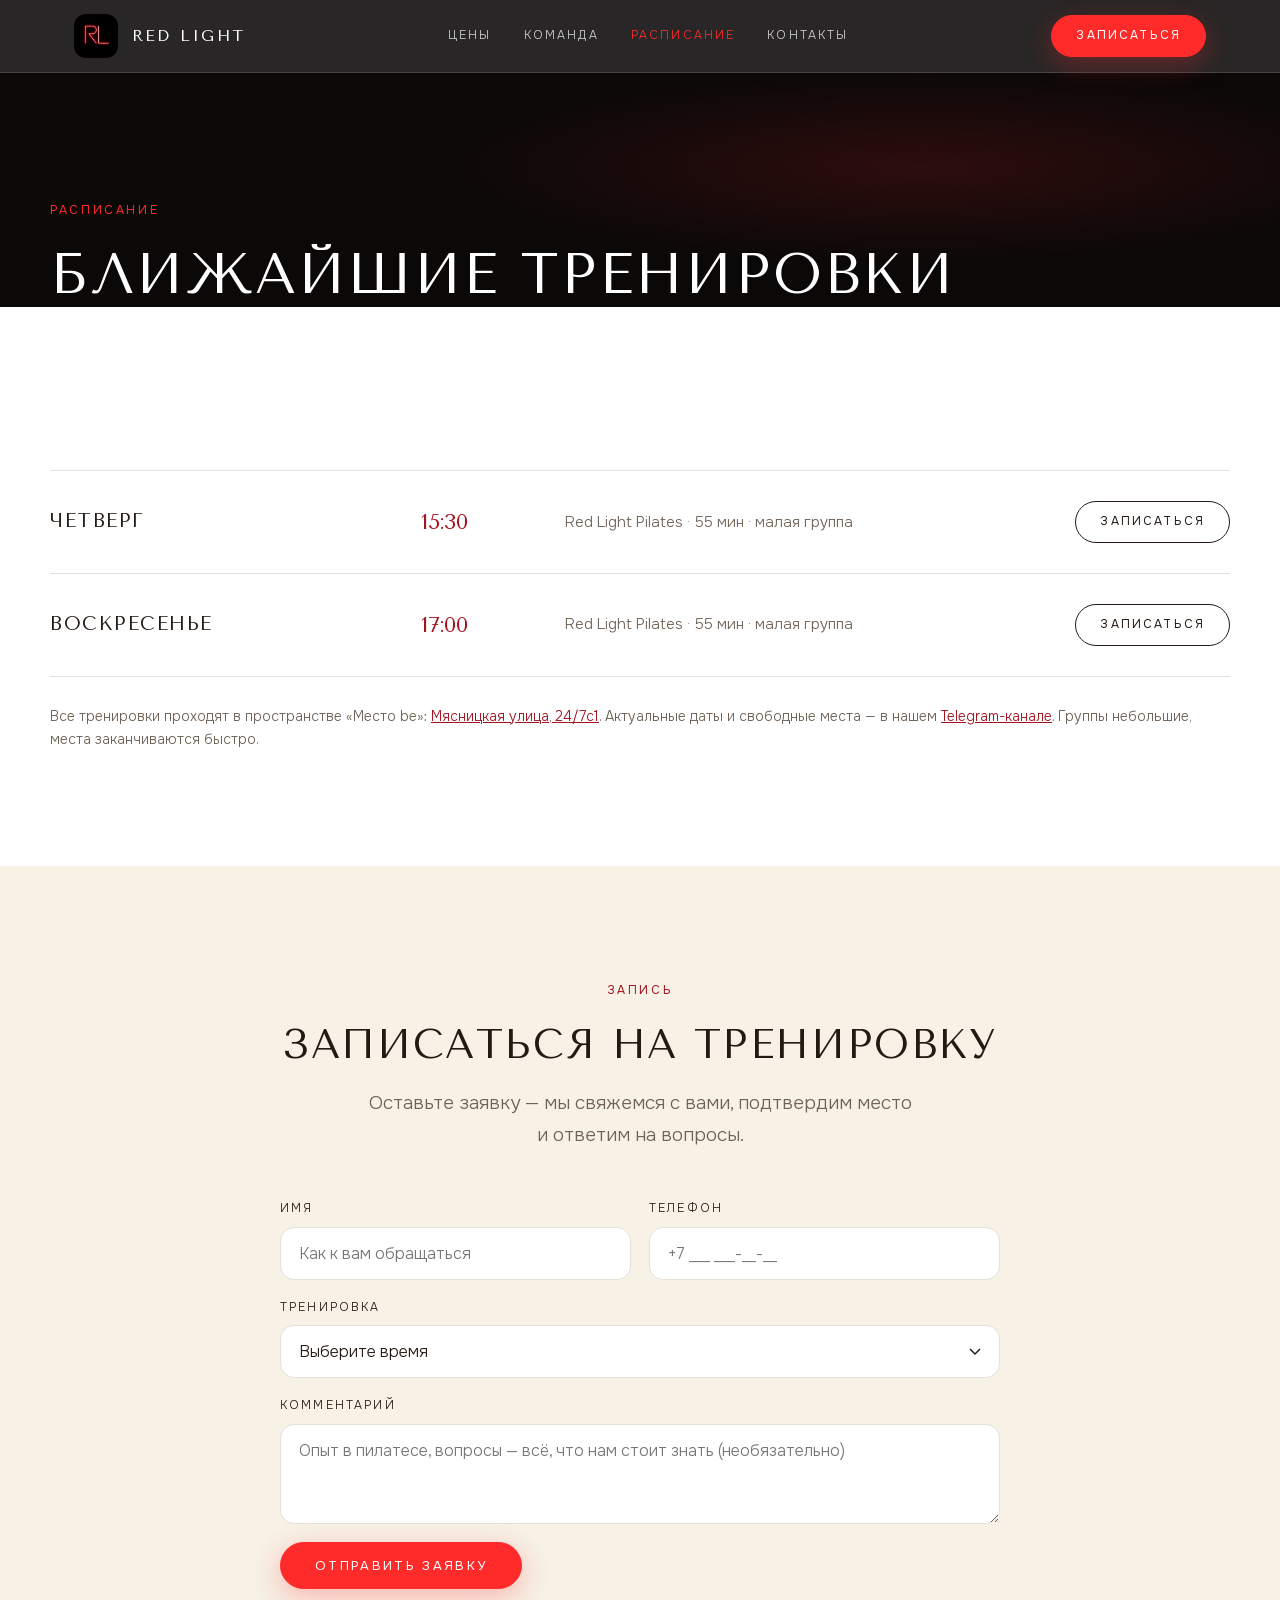
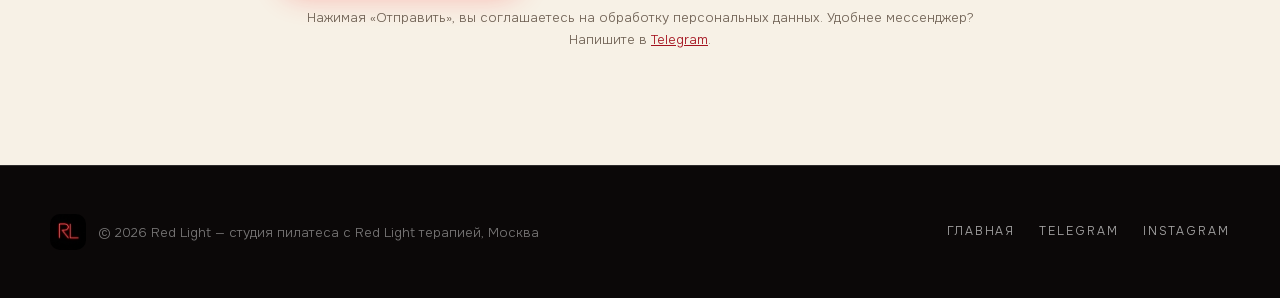
==== schedule.html @ 74caaf6c "Red Light landing: minimalist Reform-style site, v1 gamma, booking form, schedule page Co-Authored-B" ====
<!DOCTYPE html>
<html lang="ru">
<head>
<meta charset="UTF-8">
<meta name="viewport" content="width=device-width, initial-scale=1.0">
<title>Расписание — Red Light | Студия пилатеса с Red Light терапией, Москва</title>
<meta name="description" content="Расписание тренировок Red Light Pilates в Москве: занятия на LED-ковриках в пространстве «Место be», Мясницкая 24/7с1. Онлайн-запись.">
<link rel="canonical" href="https://lopushokbot.github.io/redlight-studio/schedule.html">
<meta property="og:type" content="website">
<meta property="og:site_name" content="Red Light">
<meta property="og:title" content="Расписание тренировок — Red Light">
<meta property="og:description" content="Тренировки пилатеса на LED-ковриках в центре Москвы. Малые группы, запись онлайн.">
<meta property="og:image" content="https://lopushokbot.github.io/redlight-studio/img/og.jpg">
<meta property="og:url" content="https://lopushokbot.github.io/redlight-studio/schedule.html">
<meta property="og:locale" content="ru_RU">
<meta name="twitter:card" content="summary_large_image">
<link rel="icon" type="image/png" sizes="192x192" href="img/favicon-192.png">
<link rel="apple-touch-icon" href="img/favicon-192.png">
<link rel="preload" href="fonts/tenorsans-400-cyr.woff2" as="font" type="font/woff2" crossorigin>
<link rel="preload" href="fonts/tenorsans-400-lat.woff2" as="font" type="font/woff2" crossorigin>
<link rel="stylesheet" href="fonts/fonts.css">
<link rel="stylesheet" href="styles.css">
</head>
<body>

<header class="nav">
  <div class="nav__inner">
    <a href="index.html" class="nav__logo" aria-label="Red Light — на главную">
      <img class="nav__img" src="img/logo.jpg" alt="Логотип Red Light" width="640" height="640">
      <span class="nav__name">Red&nbsp;Light</span>
    </a>
    <nav class="nav__links" aria-label="Основная навигация">
      <a href="index.html#prices">Цены</a>
      <a href="index.html#team">Команда</a>
      <a href="schedule.html" class="is-active">Расписание</a>
      <a href="index.html#contacts">Контакты</a>
    </nav>
    <div class="nav__actions">
      <a class="btn btn--red btn--sm nav__cta" href="#booking">Записаться</a>
      <button class="nav__burger" id="burger" aria-label="Меню" aria-expanded="false">
        <span></span><span></span>
      </button>
    </div>
  </div>
  <nav class="nav__mobile" id="navMobile" aria-label="Мобильная навигация">
    <a href="index.html#prices">Цены</a>
    <a href="index.html#team">Команда</a>
    <a href="schedule.html">Расписание</a>
    <a href="index.html#contacts">Контакты</a>
    <a href="#booking">Записаться</a>
  </nav>
</header>

<main>

  <section class="hero" style="padding-bottom: 0;">
    <div class="container">
      <p class="eyebrow">Расписание</p>
      <h1 class="h1">Ближайшие тренировки</h1>
    </div>
  </section>

  <section class="section" id="schedule">
    <div class="container">
      <div class="sched">
        <div class="sched__row reveal">
          <span class="sched__day">Четверг</span>
          <span class="sched__time">15:30</span>
          <span class="sched__what">Red Light Pilates · 55 мин · малая группа</span>
          <a class="btn btn--sm" href="#booking">Записаться</a>
        </div>
        <div class="sched__row reveal">
          <span class="sched__day">Воскресенье</span>
          <span class="sched__time">17:00</span>
          <span class="sched__what">Red Light Pilates · 55 мин · малая группа</span>
          <a class="btn btn--sm" href="#booking">Записаться</a>
        </div>
      </div>
      <p class="note reveal">Все тренировки проходят в&nbsp;пространстве «Место be»: <a href="https://yandex.ru/maps/-/CPcUm65t" target="_blank" rel="noopener">Мясницкая улица, 24/7с1</a>. Актуальные даты и&nbsp;свободные места — в&nbsp;нашем <a href="https://t.me/redlightmsk" target="_blank" rel="noopener">Telegram-канале</a>. Группы небольшие, места заканчиваются быстро.</p>
    </div>
  </section>

  <!-- BOOKING -->
  <section class="section section--cream" id="booking">
    <div class="container container--narrow center">
      <p class="eyebrow reveal">Запись</p>
      <h2 class="h2 reveal">Записаться на&nbsp;тренировку</h2>
      <p class="lead reveal">Оставьте заявку — мы свяжемся с&nbsp;вами, подтвердим место и&nbsp;ответим на&nbsp;вопросы.</p>
      <form class="form reveal" id="bookingForm" novalidate>
        <div class="form__grid">
          <div class="field">
            <label for="fName">Имя</label>
            <input id="fName" name="name" type="text" autocomplete="name" required placeholder="Как к вам обращаться">
          </div>
          <div class="field">
            <label for="fPhone">Телефон</label>
            <input id="fPhone" name="phone" type="tel" autocomplete="tel" required placeholder="+7 ___ ___-__-__">
          </div>
        </div>
        <div class="field">
          <label for="fSlot">Тренировка</label>
          <select id="fSlot" name="slot" required>
            <option value="" disabled selected>Выберите время</option>
            <option>Четверг · 15:30</option>
            <option>Воскресенье · 17:00</option>
            <option>Другое время / уточнить</option>
          </select>
        </div>
        <div class="field">
          <label for="fMsg">Комментарий</label>
          <textarea id="fMsg" name="message" placeholder="Опыт в пилатесе, вопросы — всё, что нам стоит знать (необязательно)"></textarea>
        </div>
        <input type="text" name="_honey" style="display:none" tabindex="-1" autocomplete="off">
        <button class="btn btn--red form__submit" type="submit" id="submitBtn">Отправить заявку</button>
        <p class="form__status" id="formStatus" role="status"></p>
        <p class="form__hint">Нажимая «Отправить», вы соглашаетесь на обработку персональных данных. Удобнее мессенджер? Напишите в <a href="https://t.me/redlightmsk" target="_blank" rel="noopener">Telegram</a>.</p>
      </form>
    </div>
  </section>

</main>

<footer class="footer">
  <div class="footer__inner">
    <div class="footer__brand">
      <img class="footer__img" src="img/logo.jpg" alt="Red Light" width="640" height="640">
      <p>© 2026 Red Light — студия пилатеса с Red Light терапией, Москва</p>
    </div>
    <div class="footer__links">
      <a href="index.html">Главная</a>
      <a href="https://t.me/redlightmsk" target="_blank" rel="noopener">Telegram</a>
      <a href="https://www.instagram.com/redlightmsk" target="_blank" rel="noopener">Instagram</a>
    </div>
  </div>
</footer>

<script src="site.js"></script>
</body>
</html>
---- fonts/fonts.css ----
/* cyrillic */
@font-face {
  font-family: 'Cormorant';
  font-style: italic;
  font-weight: 500;
  font-display: swap;
  src: url(cormorant-500i-cyr.woff2) format('woff2');
  unicode-range: U+0301, U+0400-045F, U+0490-0491, U+04B0-04B1, U+2116;
}
/* latin */
@font-face {
  font-family: 'Cormorant';
  font-style: italic;
  font-weight: 500;
  font-display: swap;
  src: url(cormorant-500i-lat.woff2) format('woff2');
  unicode-range: U+0000-00FF, U+0131, U+0152-0153, U+02BB-02BC, U+02C6, U+02DA, U+02DC, U+0304, U+0308, U+0329, U+2000-206F, U+20AC, U+2122, U+2191, U+2193, U+2212, U+2215, U+FEFF, U+FFFD;
}
/* cyrillic */
@font-face {
  font-family: 'Cormorant';
  font-style: normal;
  font-weight: 500;
  font-display: swap;
  src: url(cormorant-500-cyr.woff2) format('woff2');
  unicode-range: U+0301, U+0400-045F, U+0490-0491, U+04B0-04B1, U+2116;
}
/* latin */
@font-face {
  font-family: 'Cormorant';
  font-style: normal;
  font-weight: 500;
  font-display: swap;
  src: url(cormorant-500-lat.woff2) format('woff2');
  unicode-range: U+0000-00FF, U+0131, U+0152-0153, U+02BB-02BC, U+02C6, U+02DA, U+02DC, U+0304, U+0308, U+0329, U+2000-206F, U+20AC, U+2122, U+2191, U+2193, U+2212, U+2215, U+FEFF, U+FFFD;
}
/* cyrillic */
@font-face {
  font-family: 'Cormorant';
  font-style: normal;
  font-weight: 600;
  font-display: swap;
  src: url(cormorant-600-cyr.woff2) format('woff2');
  unicode-range: U+0301, U+0400-045F, U+0490-0491, U+04B0-04B1, U+2116;
}
/* latin */
@font-face {
  font-family: 'Cormorant';
  font-style: normal;
  font-weight: 600;
  font-display: swap;
  src: url(cormorant-600-lat.woff2) format('woff2');
  unicode-range: U+0000-00FF, U+0131, U+0152-0153, U+02BB-02BC, U+02C6, U+02DA, U+02DC, U+0304, U+0308, U+0329, U+2000-206F, U+20AC, U+2122, U+2191, U+2193, U+2212, U+2215, U+FEFF, U+FFFD;
}
/* cyrillic */
@font-face {
  font-family: 'Onest';
  font-style: normal;
  font-weight: 300;
  font-display: swap;
  src: url(onest-300-cyr.woff2) format('woff2');
  unicode-range: U+0301, U+0400-045F, U+0490-0491, U+04B0-04B1, U+2116;
}
/* latin */
@font-face {
  font-family: 'Onest';
  font-style: normal;
  font-weight: 300;
  font-display: swap;
  src: url(onest-300-lat.woff2) format('woff2');
  unicode-range: U+0000-00FF, U+0131, U+0152-0153, U+02BB-02BC, U+02C6, U+02DA, U+02DC, U+0304, U+0308, U+0329, U+2000-206F, U+20AC, U+2122, U+2191, U+2193, U+2212, U+2215, U+FEFF, U+FFFD;
}
/* cyrillic */
@font-face {
  font-family: 'Onest';
  font-style: normal;
  font-weight: 400;
  font-display: swap;
  src: url(onest-400-cyr.woff2) format('woff2');
  unicode-range: U+0301, U+0400-045F, U+0490-0491, U+04B0-04B1, U+2116;
}
/* latin */
@font-face {
  font-family: 'Onest';
  font-style: normal;
  font-weight: 400;
  font-display: swap;
  src: url(onest-400-lat.woff2) format('woff2');
  unicode-range: U+0000-00FF, U+0131, U+0152-0153, U+02BB-02BC, U+02C6, U+02DA, U+02DC, U+0304, U+0308, U+0329, U+2000-206F, U+20AC, U+2122, U+2191, U+2193, U+2212, U+2215, U+FEFF, U+FFFD;
}
/* cyrillic */
@font-face {
  font-family: 'Onest';
  font-style: normal;
  font-weight: 500;
  font-display: swap;
  src: url(onest-500-cyr.woff2) format('woff2');
  unicode-range: U+0301, U+0400-045F, U+0490-0491, U+04B0-04B1, U+2116;
}
/* latin */
@font-face {
  font-family: 'Onest';
  font-style: normal;
  font-weight: 500;
  font-display: swap;
  src: url(onest-500-lat.woff2) format('woff2');
  unicode-range: U+0000-00FF, U+0131, U+0152-0153, U+02BB-02BC, U+02C6, U+02DA, U+02DC, U+0304, U+0308, U+0329, U+2000-206F, U+20AC, U+2122, U+2191, U+2193, U+2212, U+2215, U+FEFF, U+FFFD;
}
/* cyrillic */
@font-face {
  font-family: 'Onest';
  font-style: normal;
  font-weight: 600;
  font-display: swap;
  src: url(onest-600-cyr.woff2) format('woff2');
  unicode-range: U+0301, U+0400-045F, U+0490-0491, U+04B0-04B1, U+2116;
}
/* latin */
@font-face {
  font-family: 'Onest';
  font-style: normal;
  font-weight: 600;
  font-display: swap;
  src: url(onest-600-lat.woff2) format('woff2');
  unicode-range: U+0000-00FF, U+0131, U+0152-0153, U+02BB-02BC, U+02C6, U+02DA, U+02DC, U+0304, U+0308, U+0329, U+2000-206F, U+20AC, U+2122, U+2191, U+2193, U+2212, U+2215, U+FEFF, U+FFFD;
}
/* cyrillic */
@font-face {
  font-family: 'Onest';
  font-style: normal;
  font-weight: 700;
  font-display: swap;
  src: url(onest-700-cyr.woff2) format('woff2');
  unicode-range: U+0301, U+0400-045F, U+0490-0491, U+04B0-04B1, U+2116;
}
/* latin */
@font-face {
  font-family: 'Onest';
  font-style: normal;
  font-weight: 700;
  font-display: swap;
  src: url(onest-700-lat.woff2) format('woff2');
  unicode-range: U+0000-00FF, U+0131, U+0152-0153, U+02BB-02BC, U+02C6, U+02DA, U+02DC, U+0304, U+0308, U+0329, U+2000-206F, U+20AC, U+2122, U+2191, U+2193, U+2212, U+2215, U+FEFF, U+FFFD;
}
/* cyrillic */
@font-face {
  font-family: 'Onest';
  font-style: normal;
  font-weight: 800;
  font-display: swap;
  src: url(onest-800-cyr.woff2) format('woff2');
  unicode-range: U+0301, U+0400-045F, U+0490-0491, U+04B0-04B1, U+2116;
}
/* latin */
@font-face {
  font-family: 'Onest';
  font-style: normal;
  font-weight: 800;
  font-display: swap;
  src: url(onest-800-lat.woff2) format('woff2');
  unicode-range: U+0000-00FF, U+0131, U+0152-0153, U+02BB-02BC, U+02C6, U+02DA, U+02DC, U+0304, U+0308, U+0329, U+2000-206F, U+20AC, U+2122, U+2191, U+2193, U+2212, U+2215, U+FEFF, U+FFFD;
}
/* cyrillic */
@font-face {
  font-family: 'Tenor Sans';
  font-style: normal;
  font-weight: 400;
  font-display: swap;
  src: url(tenorsans-400-cyr.woff2) format('woff2');
  unicode-range: U+0301, U+0400-045F, U+0490-0491, U+04B0-04B1, U+2116;
}
/* latin */
@font-face {
  font-family: 'Tenor Sans';
  font-style: normal;
  font-weight: 400;
  font-display: swap;
  src: url(tenorsans-400-lat.woff2) format('woff2');
  unicode-range: U+0000-00FF, U+0131, U+0152-0153, U+02BB-02BC, U+02C6, U+02DA, U+02DC, U+0304, U+0308, U+0329, U+2000-206F, U+20AC, U+2122, U+2191, U+2193, U+2212, U+2215, U+FEFF, U+FFFD;
}
---- styles.css ----
/* Red Light — минималистичный стиль по образцу reformathletica.com.
   Tenor Sans (uppercase headings) + Helvetica Neue light body. Белый фон, красный акцент. */

:root {
  --white: #ffffff;
  --black: #0b0808;
  --near-black: #171010;
  --cream: #f7f1e6;
  --beige: #f2e9da;
  --blush: #f4e2d3;
  --sand: #e9d9b8;
  --crimson: #a4131f;
  --crimson-dark: #7c0e18;
  --gold: #d8a35c;
  --ink: #241a13;
  --ink-soft: #6f6154;
  --red: #d92323;
  --red-neon: #ff2b2b;
  --line: #e5e0d8;
  --line-dark: rgba(255,255,255,.14);
  --white-soft: rgba(255,255,255,.78);
  --radius: 20px;
  --ease: cubic-bezier(.22,.61,.36,1);
  --heading: 'Tenor Sans', 'Onest', sans-serif;
  --body: 'Helvetica Neue', 'Onest', Arial, sans-serif;
}

* { margin: 0; padding: 0; box-sizing: border-box; }
html { scroll-behavior: smooth; }
body {
  font-family: var(--body);
  font-weight: 300;
  background: var(--white);
  color: var(--ink);
  line-height: 1.65;
  font-size: 16px;
  -webkit-font-smoothing: antialiased;
}
img { max-width: 100%; display: block; }
a { color: inherit; }

/* ---------- Type ---------- */
.h1, .h2 {
  font-family: var(--heading);
  font-weight: 400;
  text-transform: uppercase;
  letter-spacing: .04em;
  line-height: 1.18;
}
.h1 { font-size: clamp(25px, 4.6vw, 56px); overflow-wrap: break-word; }
.h2 { font-size: clamp(24px, 3.2vw, 40px); margin-bottom: 20px; }
.eyebrow {
  font-size: 12px; font-weight: 400; text-transform: uppercase; letter-spacing: .22em;
  color: var(--crimson); margin-bottom: 20px;
}
.lead { font-size: clamp(16px, 1.8vw, 19px); color: var(--ink-soft); max-width: 640px; }

/* ---------- Buttons ---------- */
.btn {
  display: inline-flex; align-items: center; justify-content: center;
  padding: 14px 34px; border-radius: 999px; border: 1px solid var(--ink);
  font-family: var(--body); font-weight: 400; font-size: 13px;
  text-transform: uppercase; letter-spacing: .18em; text-decoration: none;
  cursor: pointer; background: transparent; color: var(--ink);
  transition: background .35s var(--ease), color .35s var(--ease), border-color .35s, transform .35s var(--ease);
}
.btn:hover { background: var(--ink); color: var(--white); transform: translateY(-1px); }
.btn--solid { background: var(--ink); color: var(--white); }
.btn--solid:hover { background: var(--red); border-color: var(--red); }
.btn--red { background: var(--red-neon); border-color: var(--red-neon); color: #fff; box-shadow: 0 8px 28px rgba(255,43,43,.3); }
.btn--red:hover { background: #fff; border-color: #fff; color: var(--black); }
.btn--light { border-color: rgba(255,255,255,.5); color: #fff; }
.btn--light:hover { background: #fff; border-color: #fff; color: var(--black); }
.btn--sm { padding: 10px 24px; font-size: 12px; }

/* ---------- Header ---------- */
.nav {
  position: sticky; top: 0; z-index: 100;
  background: rgba(11,8,8,.88);
  backdrop-filter: blur(16px); -webkit-backdrop-filter: blur(16px);
  border-bottom: 1px solid var(--line-dark);
}
.nav__inner {
  max-width: 1180px; margin: 0 auto; padding: 14px 24px;
  display: flex; align-items: center; justify-content: space-between; gap: 24px;
}
.nav__logo { display: flex; align-items: center; gap: 14px; text-decoration: none; }
.nav__img { width: 44px; height: 44px; border-radius: 12px; }
.nav__name {
  font-family: var(--heading); text-transform: uppercase; letter-spacing: .14em;
  font-size: 16px; color: #fff;
}
.nav__links { display: flex; gap: 32px; }
.nav__links a {
  text-decoration: none; font-size: 12px; text-transform: uppercase; letter-spacing: .18em;
  color: var(--white-soft); transition: color .3s;
}
.nav__links a:hover, .nav__links a.is-active { color: var(--red-neon); }
.nav__actions { display: flex; align-items: center; gap: 8px; }
.nav__burger { display: none; background: none; border: none; width: 44px; height: 44px; cursor: pointer; position: relative; }
.nav__burger span {
  position: absolute; left: 12px; width: 20px; height: 1.5px; background: #fff; border-radius: 2px;
  transition: transform .3s var(--ease), top .3s var(--ease);
}
.nav__burger span:first-child { top: 19px; }
.nav__burger span:last-child { top: 26px; }
.nav__burger.is-open span:first-child { top: 22px; transform: rotate(45deg); }
.nav__burger.is-open span:last-child { top: 22px; transform: rotate(-45deg); }
.nav__mobile { display: none; flex-direction: column; padding: 4px 24px 18px; background: rgba(11,8,8,.97); border-bottom: 1px solid var(--line-dark); }
.nav__mobile.is-open { display: flex; }
.nav__mobile a {
  text-decoration: none; padding: 13px 0; font-size: 13px; text-transform: uppercase;
  letter-spacing: .18em; color: #fff; border-top: 1px solid var(--line-dark);
}
.nav__mobile a:first-child { border-top: none; }
@media (max-width: 900px) {
  .nav__links { display: none; }
  .nav__burger { display: block; }
  .nav__cta { display: none; }
}

/* ---------- Layout ---------- */
.section { padding: clamp(64px, 9vw, 120px) 24px; }
.section--cream { background: var(--cream); }
.section--beige { background: var(--beige); }

/* Dark & crimson section variants (v1 gamma) */
.section--red { background: linear-gradient(160deg, var(--crimson), var(--crimson-dark)); color: #fff; }
.section--red .lead, .section--red .row p { color: var(--white-soft); }
.section--red .eyebrow { color: var(--gold); }
.section--red .rows, .section--red .row { border-color: var(--line-dark); }
.section--red .row__num { color: var(--gold); }
.section--dark { background: var(--black); color: #fff; }
.section--dark .lead { color: var(--white-soft); }
.section--dark .eyebrow { color: var(--red-neon); }
.section--tight { padding-top: 0; }
.container { max-width: 1180px; margin: 0 auto; }
.container--narrow { max-width: 720px; }
.center { text-align: center; }
.center .lead { margin-left: auto; margin-right: auto; }

/* ---------- Hero ---------- */
.hero {
  background: var(--black); color: #fff; position: relative; overflow: hidden;
  padding: clamp(72px, 10vw, 140px) 24px clamp(56px, 7vw, 100px);
}
.hero::before {
  content: ''; position: absolute; inset: 0; pointer-events: none;
  background: radial-gradient(ellipse 55% 60% at 72% 40%, rgba(255,43,43,.14), transparent 70%);
}
.hero .lead { color: var(--white-soft); }
.hero .eyebrow { color: var(--red-neon); }
.hero__grid {
  max-width: 1180px; margin: 0 auto;
  display: grid; grid-template-columns: 1.35fr 1fr; gap: clamp(40px, 6vw, 90px); align-items: center;
}
@media (max-width: 860px) { .hero__grid { grid-template-columns: 1fr; } }
.hero__title { margin-bottom: 28px; }
.hero__title .accent { color: var(--red-neon); text-shadow: 0 0 26px rgba(255,43,43,.55); }
.hero__sub { margin-bottom: 40px; }
.hero__cta { display: flex; gap: 14px; flex-wrap: wrap; }
.hero__art { position: relative; }
.hero__img {
  width: 100%; max-width: 360px; height: auto; border-radius: var(--radius); margin: 0 auto;
  box-shadow: 0 0 70px rgba(255,43,43,.28);
}
@media (max-width: 860px) { .hero__img { max-width: 300px; } }

/* ---------- Statement ---------- */
.statement {
  font-family: var(--heading); text-transform: uppercase; letter-spacing: .05em;
  font-size: clamp(20px, 2.8vw, 32px); line-height: 1.45; max-width: 880px; margin: 0 auto;
}
.statement .accent { color: var(--crimson); }

/* ---------- Feature cards (Reform-style colored blocks) ---------- */
.features { display: grid; grid-template-columns: repeat(3, 1fr); gap: 16px; margin-top: 56px; }
@media (max-width: 860px) { .features { grid-template-columns: 1fr; } }
.feature { border-radius: var(--radius); padding: clamp(32px, 4vw, 52px) clamp(26px, 3vw, 40px); min-height: 300px; display: flex; flex-direction: column; }
.feature--beige { background: var(--beige); }
.feature--blush { background: var(--blush); }
.feature--sand { background: var(--sand); }
.feature__check {
  width: 40px; height: 40px; border: 1px solid var(--crimson); border-radius: 50%;
  color: var(--crimson);
  display: flex; align-items: center; justify-content: center; font-size: 16px; margin-bottom: 28px;
}
.feature h3 {
  font-family: var(--heading); font-weight: 400; text-transform: uppercase;
  letter-spacing: .06em; font-size: 20px; line-height: 1.3; margin-bottom: 14px;
}
.feature p { font-size: 15px; color: rgba(29,29,31,.72); }

/* ---------- How grid (photo + rows) ---------- */
.how__grid {
  display: grid; grid-template-columns: 1fr 1.7fr; gap: clamp(32px, 4vw, 72px);
  align-items: center; margin-top: 48px;
}
.how__grid .rows { margin-top: 0; }
.how__img {
  width: 100%; max-height: 560px; object-fit: cover; object-position: center 75%;
  border-radius: var(--radius); box-shadow: 0 24px 60px rgba(0,0,0,.35);
}
@media (max-width: 860px) {
  .how__grid { grid-template-columns: 1fr; }
  .how__img { max-height: 420px; }
}

/* ---------- Numbered rows ---------- */
.rows { margin-top: 48px; border-top: 1px solid var(--line); }
.row { display: grid; grid-template-columns: 80px 1fr 1.4fr; gap: 24px; padding: 32px 0; border-bottom: 1px solid var(--line); align-items: baseline; }
@media (max-width: 720px) { .row { grid-template-columns: 48px 1fr; } .row p { grid-column: 2; } }
.row__num { font-family: var(--heading); font-size: 15px; color: var(--crimson); letter-spacing: .1em; }
.row h3 { font-family: var(--heading); font-weight: 400; text-transform: uppercase; letter-spacing: .06em; font-size: 19px; }
.row p { color: var(--ink-soft); font-size: 15px; }

/* ---------- Prices ---------- */
.prices { display: grid; grid-template-columns: repeat(3, 1fr); gap: 16px; margin-top: 56px; }
@media (max-width: 860px) { .prices { grid-template-columns: 1fr; } }
.price {
  border: 1px solid var(--line); border-radius: var(--radius); padding: 44px 34px;
  display: flex; flex-direction: column; gap: 14px; background: var(--white);
  transition: border-color .35s, transform .35s var(--ease);
}
.price:hover { border-color: var(--ink); transform: translateY(-4px); }
.price--hot { background: var(--ink); color: var(--white); border-color: var(--ink); }
.price--hot .price__desc { color: rgba(255,255,255,.65); }
.price--hot .btn { border-color: #fff; color: #fff; }
.price--hot .btn:hover { background: #fff; color: var(--ink); }
.price h3 { font-family: var(--heading); font-weight: 400; text-transform: uppercase; letter-spacing: .1em; font-size: 14px; }
.price__value { font-family: var(--heading); font-size: clamp(34px, 3.6vw, 44px); line-height: 1; }
.price__desc { font-size: 14px; color: var(--ink-soft); flex-grow: 1; }
.price__badge {
  align-self: flex-start; font-size: 11px; text-transform: uppercase; letter-spacing: .18em;
  color: var(--red-neon); border: 1px solid var(--red-neon); border-radius: 999px; padding: 5px 12px;
}

/* ---------- FAQ ---------- */
.faq { margin-top: 40px; border-top: 1px solid var(--line); }
.faq details { border-bottom: 1px solid var(--line); }
.faq summary {
  cursor: pointer; list-style: none; font-family: var(--heading); font-size: 16px;
  text-transform: uppercase; letter-spacing: .05em;
  padding: 26px 44px 26px 0; position: relative;
}
.faq summary::-webkit-details-marker { display: none; }
.faq summary::after {
  content: '+'; position: absolute; right: 4px; top: 50%; transform: translateY(-50%);
  font-size: 22px; font-weight: 300; color: var(--crimson); transition: transform .3s var(--ease);
}
.faq details[open] summary::after { transform: translateY(-50%) rotate(45deg); }
.faq details p { padding: 0 0 26px; font-size: 15px; color: var(--ink-soft); max-width: 640px; }
.faq details a { color: var(--crimson); }

/* ---------- Schedule page ---------- */
.sched { margin-top: 48px; border-top: 1px solid var(--line); }
.sched__row {
  display: grid; grid-template-columns: 1fr 120px 1.4fr auto; gap: 24px; align-items: center;
  padding: 30px 0; border-bottom: 1px solid var(--line);
}
@media (max-width: 720px) {
  .sched__row { grid-template-columns: 1fr 1fr; }
  .sched__what { grid-column: 1 / -1; }
  .sched__row .btn { grid-column: 1 / -1; justify-self: start; }
}
.sched__day { font-family: var(--heading); text-transform: uppercase; letter-spacing: .08em; font-size: 19px; }
.sched__time { font-family: var(--heading); font-size: 22px; color: var(--crimson); }
.sched__what { color: var(--ink-soft); font-size: 15px; }
.note { margin-top: 28px; font-size: 14px; color: var(--ink-soft); }
.note a { color: var(--crimson); }

/* ---------- Booking form ---------- */
.form { margin-top: 48px; display: grid; gap: 18px; }
.form__grid { display: grid; grid-template-columns: 1fr 1fr; gap: 18px; }
@media (max-width: 640px) { .form__grid { grid-template-columns: 1fr; } }
.field { display: flex; flex-direction: column; gap: 8px; text-align: left; }
.field label { font-size: 12px; text-transform: uppercase; letter-spacing: .18em; color: var(--ink); }
.field input, .field select, .field textarea {
  font-family: var(--body); font-weight: 300; font-size: 16px; color: var(--ink);
  background: var(--white); border: 1px solid var(--line); border-radius: 14px;
  padding: 15px 18px; outline: none; transition: border-color .3s;
  appearance: none; -webkit-appearance: none; width: 100%;
}
.field select {
  background-image: url("data:image/svg+xml,%3Csvg xmlns='http://www.w3.org/2000/svg' width='12' height='8'%3E%3Cpath d='M1 1l5 5 5-5' stroke='%231d1d1f' fill='none' stroke-width='1.5'/%3E%3C/svg%3E");
  background-repeat: no-repeat; background-position: right 18px center;
}
.field input:focus, .field select:focus, .field textarea:focus { border-color: var(--ink); }
.field textarea { resize: vertical; min-height: 100px; }
.form__submit { justify-self: start; }
.form__status { font-size: 15px; display: none; }
.form__status.is-ok { display: block; color: #1d7a3c; }
.form__status.is-err { display: block; color: var(--red); }
.form__hint { font-size: 13px; color: var(--ink-soft); }
.form__hint a { color: var(--crimson); }

/* ---------- Contacts ---------- */
.contacts { display: grid; grid-template-columns: repeat(3, 1fr); gap: 16px; margin-top: 48px; text-align: left; }
@media (max-width: 860px) { .contacts { grid-template-columns: 1fr; } }
.contacts__item { border: 1px solid var(--line-dark); border-radius: var(--radius); padding: 30px; background: var(--near-black); }
.contacts__label {
  display: block; font-size: 11px; text-transform: uppercase; letter-spacing: .2em;
  color: var(--gold); margin-bottom: 12px;
}
.contacts__item a { text-decoration: none; font-size: 16px; line-height: 1.5; color: #fff; }
.contacts__item a:hover { color: var(--red-neon); }
.contacts__hint { font-size: 13px; color: rgba(255,255,255,.55); }
.contacts__photo {
  width: 100%; max-width: 880px; height: 360px; object-fit: cover; object-position: center 58%;
  border-radius: var(--radius); margin: 44px auto 0; display: block;
}

/* ---------- Footer ---------- */
.footer { border-top: 1px solid var(--line-dark); padding: 48px 24px; background: var(--black); }
.footer__inner {
  max-width: 1180px; margin: 0 auto;
  display: flex; align-items: center; justify-content: space-between; gap: 20px; flex-wrap: wrap;
}
.footer__brand { display: flex; align-items: center; gap: 12px; }
.footer__img { width: 36px; height: 36px; border-radius: 10px; }
.footer p { color: rgba(255,255,255,.45); font-size: 13px; }
.footer__links { display: flex; gap: 24px; }
.footer__links a { text-decoration: none; font-size: 12px; text-transform: uppercase; letter-spacing: .16em; color: rgba(255,255,255,.65); }
.footer__links a:hover { color: var(--red-neon); }

/* ---------- Reveal ---------- */
.reveal { opacity: 0; transform: translateY(20px); transition: opacity .7s var(--ease), transform .7s var(--ease); }
.reveal.is-visible { opacity: 1; transform: none; }
@media (prefers-reduced-motion: reduce) {
  .reveal { opacity: 1; transform: none; transition: none; }
  html { scroll-behavior: auto; }
}
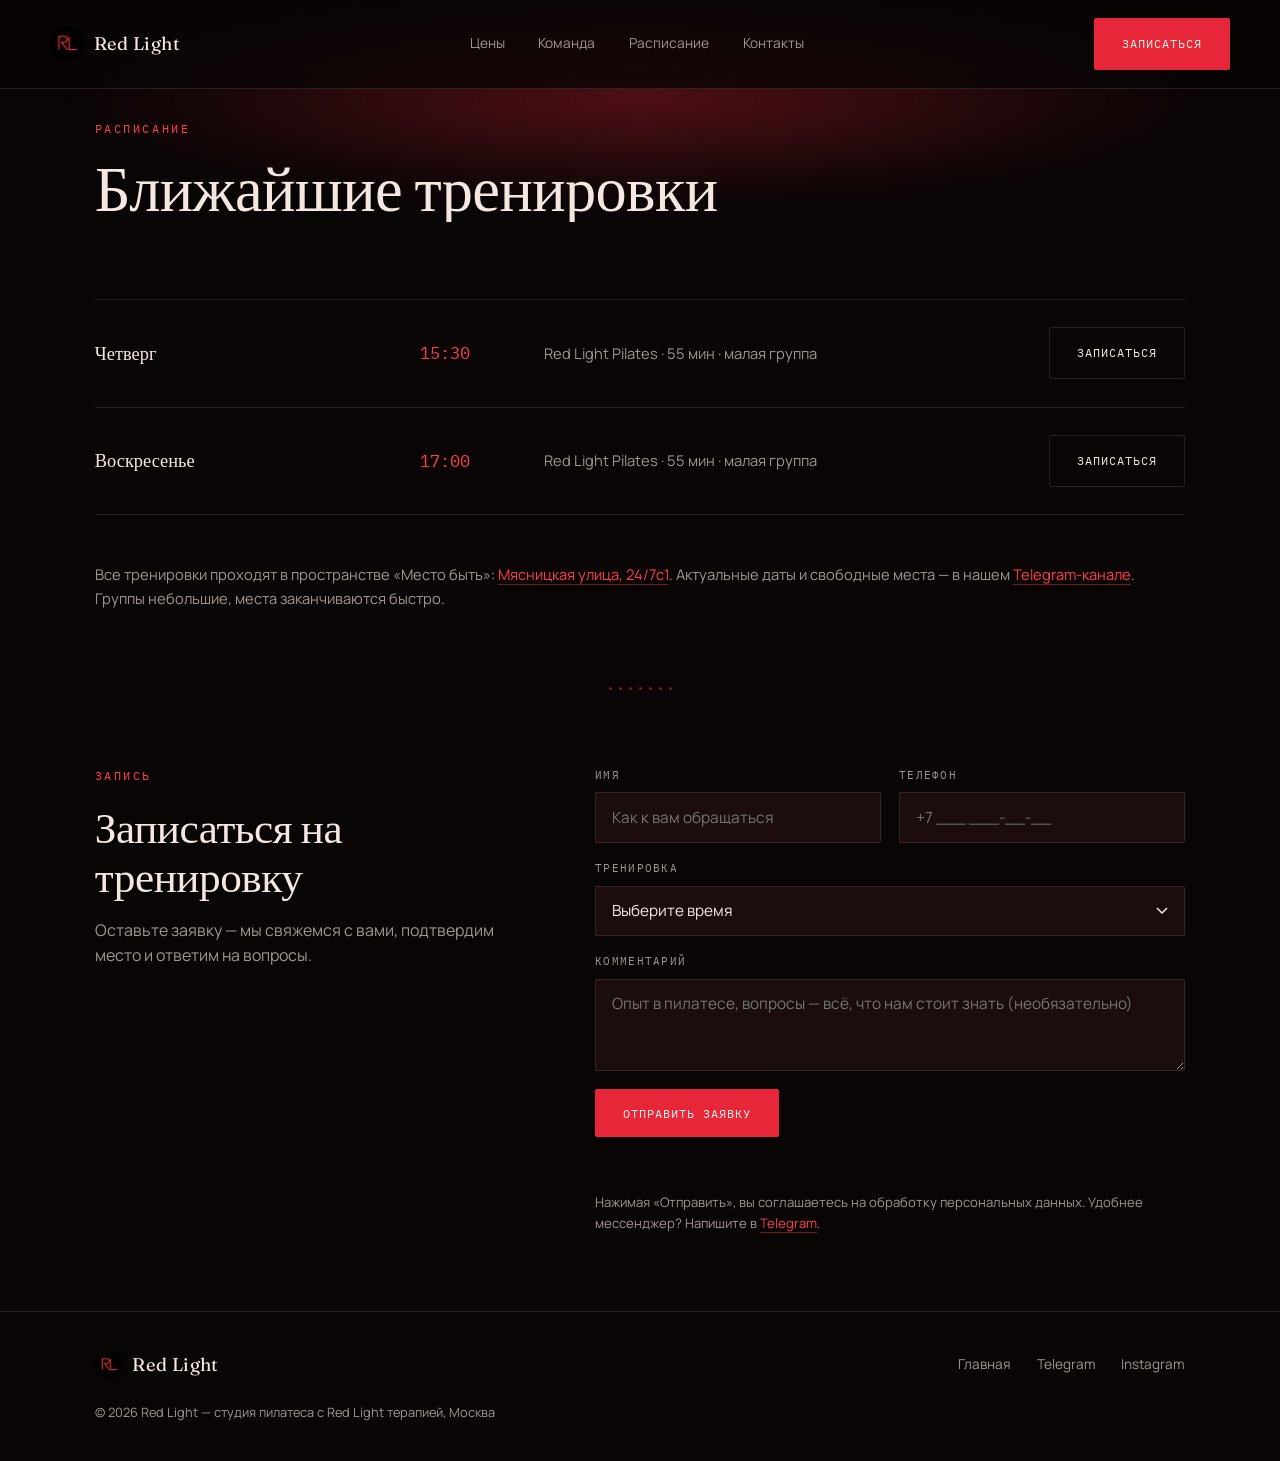
==== commit a5baeda9: "Red Light landing: v5 redesign (scarlet/black editorial style) Fraunces/Manrope/IBM Plex Mono, dotte" ====
--- a/schedule.html
+++ b/schedule.html
@@ -4,7 +4,7 @@
 <meta charset="UTF-8">
 <meta name="viewport" content="width=device-width, initial-scale=1.0">
 <title>Расписание — Red Light | Студия пилатеса с Red Light терапией, Москва</title>
-<meta name="description" content="Расписание тренировок Red Light Pilates в Москве: занятия на LED-ковриках в пространстве «Место be», Мясницкая 24/7с1. Онлайн-запись.">
+<meta name="description" content="Расписание тренировок Red Light Pilates в Москве: занятия на LED-ковриках в пространстве «Место быть», Мясницкая 24/7с1. Онлайн-запись.">
 <link rel="canonical" href="https://lopushokbot.github.io/redlight-studio/schedule.html">
 <meta property="og:type" content="website">
 <meta property="og:site_name" content="Red Light">
@@ -16,90 +16,93 @@
 <meta name="twitter:card" content="summary_large_image">
 <link rel="icon" type="image/png" sizes="192x192" href="img/favicon-192.png">
 <link rel="apple-touch-icon" href="img/favicon-192.png">
-<link rel="preload" href="fonts/tenorsans-400-cyr.woff2" as="font" type="font/woff2" crossorigin>
-<link rel="preload" href="fonts/tenorsans-400-lat.woff2" as="font" type="font/woff2" crossorigin>
-<link rel="stylesheet" href="fonts/fonts.css">
+<link rel="preconnect" href="https://fonts.googleapis.com">
+<link rel="preconnect" href="https://fonts.gstatic.com" crossorigin>
+<link href="https://fonts.googleapis.com/css2?family=Fraunces:opsz,wght@9..144,300;9..144,400;9..144,500;9..144,600&family=Manrope:wght@400;500;600;700&family=IBM+Plex+Mono:wght@400;500&display=swap" rel="stylesheet">
 <link rel="stylesheet" href="styles.css">
 </head>
 <body>
 
-<header class="nav">
-  <div class="nav__inner">
-    <a href="index.html" class="nav__logo" aria-label="Red Light — на главную">
-      <img class="nav__img" src="img/logo.jpg" alt="Логотип Red Light" width="640" height="640">
-      <span class="nav__name">Red&nbsp;Light</span>
+<header>
+  <div class="wrap nav">
+    <a class="logo" href="index.html">
+      <img class="logo-mark" src="img/logo.jpg" alt="Логотип Red Light" width="34" height="34">
+      Red Light
     </a>
-    <nav class="nav__links" aria-label="Основная навигация">
+    <nav class="nav-links">
       <a href="index.html#prices">Цены</a>
       <a href="index.html#team">Команда</a>
-      <a href="schedule.html" class="is-active">Расписание</a>
+      <a href="schedule.html">Расписание</a>
       <a href="index.html#contacts">Контакты</a>
     </nav>
-    <div class="nav__actions">
-      <a class="btn btn--red btn--sm nav__cta" href="#booking">Записаться</a>
-      <button class="nav__burger" id="burger" aria-label="Меню" aria-expanded="false">
-        <span></span><span></span>
-      </button>
-    </div>
+    <a class="btn btn-solid nav-cta" href="#booking">Записаться</a>
+    <button class="burger" id="burger" aria-label="Меню" aria-expanded="false">
+      <span></span><span></span><span></span>
+    </button>
   </div>
-  <nav class="nav__mobile" id="navMobile" aria-label="Мобильная навигация">
+  <nav class="nav-mobile" id="navMobile" aria-label="Мобильная навигация">
     <a href="index.html#prices">Цены</a>
     <a href="index.html#team">Команда</a>
     <a href="schedule.html">Расписание</a>
     <a href="index.html#contacts">Контакты</a>
-    <a href="#booking">Записаться</a>
+    <a class="btn btn-solid" href="#booking">Записаться</a>
   </nav>
 </header>
 
-<main>
+<main id="top">
 
-  <section class="hero" style="padding-bottom: 0;">
-    <div class="container">
-      <p class="eyebrow">Расписание</p>
-      <h1 class="h1">Ближайшие тренировки</h1>
+  <section class="hero" style="padding-bottom:0">
+    <div class="hero-glow"></div>
+    <div class="wrap" style="position:relative;z-index:1">
+      <span class="eyebrow">Расписание</span>
+      <h1>Ближайшие тренировки</h1>
     </div>
   </section>
 
-  <section class="section" id="schedule">
-    <div class="container">
-      <div class="sched">
-        <div class="sched__row reveal">
-          <span class="sched__day">Четверг</span>
-          <span class="sched__time">15:30</span>
-          <span class="sched__what">Red Light Pilates · 55 мин · малая группа</span>
-          <a class="btn btn--sm" href="#booking">Записаться</a>
+  <section id="schedule">
+    <div class="wrap">
+      <div class="sched reveal">
+        <div class="sched-row">
+          <span class="sched-day">Четверг</span>
+          <span class="sched-time">15:30</span>
+          <span class="sched-what">Red&nbsp;Light Pilates · 55 мин · малая группа</span>
+          <a class="btn btn-ghost" href="#booking">Записаться</a>
         </div>
-        <div class="sched__row reveal">
-          <span class="sched__day">Воскресенье</span>
-          <span class="sched__time">17:00</span>
-          <span class="sched__what">Red Light Pilates · 55 мин · малая группа</span>
-          <a class="btn btn--sm" href="#booking">Записаться</a>
+        <div class="sched-row">
+          <span class="sched-day">Воскресенье</span>
+          <span class="sched-time">17:00</span>
+          <span class="sched-what">Red&nbsp;Light Pilates · 55 мин · малая группа</span>
+          <a class="btn btn-ghost" href="#booking">Записаться</a>
         </div>
       </div>
-      <p class="note reveal">Все тренировки проходят в&nbsp;пространстве «Место be»: <a href="https://yandex.ru/maps/-/CPcUm65t" target="_blank" rel="noopener">Мясницкая улица, 24/7с1</a>. Актуальные даты и&nbsp;свободные места — в&nbsp;нашем <a href="https://t.me/redlightmsk" target="_blank" rel="noopener">Telegram-канале</a>. Группы небольшие, места заканчиваются быстро.</p>
+      <p class="sched-note reveal">Все тренировки проходят в пространстве «Место быть»: <a href="https://yandex.ru/maps/-/CPcUm65t" target="_blank" rel="noopener">Мясницкая улица, 24/7с1</a>. Актуальные даты и свободные места — в нашем <a href="https://t.me/redlightmsk" target="_blank" rel="noopener">Telegram-канале</a>. Группы небольшие, места заканчиваются быстро.</p>
     </div>
   </section>
 
+  <div class="dot-rule"><span></span><span></span><span></span><span></span><span></span><span></span><span></span></div>
+
   <!-- BOOKING -->
-  <section class="section section--cream" id="booking">
-    <div class="container container--narrow center">
-      <p class="eyebrow reveal">Запись</p>
-      <h2 class="h2 reveal">Записаться на&nbsp;тренировку</h2>
-      <p class="lead reveal">Оставьте заявку — мы свяжемся с&nbsp;вами, подтвердим место и&nbsp;ответим на&nbsp;вопросы.</p>
-      <form class="form reveal" id="bookingForm" novalidate>
-        <div class="form__grid">
+  <section id="booking">
+    <div class="wrap booking">
+      <div class="booking-note reveal">
+        <span class="eyebrow">Запись</span>
+        <h2>Записаться на тренировку</h2>
+        <p>Оставьте заявку — мы свяжемся с вами, подтвердим место и ответим на вопросы.</p>
+      </div>
+      <form id="bookingForm" class="reveal" novalidate>
+        <div class="row2">
           <div class="field">
-            <label for="fName">Имя</label>
-            <input id="fName" name="name" type="text" autocomplete="name" required placeholder="Как к вам обращаться">
+            <label for="name">Имя</label>
+            <input type="text" id="name" name="name" autocomplete="name" required placeholder="Как к вам обращаться">
           </div>
           <div class="field">
-            <label for="fPhone">Телефон</label>
-            <input id="fPhone" name="phone" type="tel" autocomplete="tel" required placeholder="+7 ___ ___-__-__">
+            <label for="phone">Телефон</label>
+            <input type="tel" id="phone" name="phone" autocomplete="tel" required placeholder="+7 ___ ___-__-__">
           </div>
         </div>
         <div class="field">
-          <label for="fSlot">Тренировка</label>
-          <select id="fSlot" name="slot" required>
+          <label for="slot">Тренировка</label>
+          <select id="slot" name="slot" required>
             <option value="" disabled selected>Выберите время</option>
             <option>Четверг · 15:30</option>
             <option>Воскресенье · 17:00</option>
@@ -107,30 +110,33 @@
           </select>
         </div>
         <div class="field">
-          <label for="fMsg">Комментарий</label>
-          <textarea id="fMsg" name="message" placeholder="Опыт в пилатесе, вопросы — всё, что нам стоит знать (необязательно)"></textarea>
+          <label for="comment">Комментарий</label>
+          <textarea id="comment" name="comment" rows="3" placeholder="Опыт в пилатесе, вопросы — всё, что нам стоит знать (необязательно)"></textarea>
         </div>
         <input type="text" name="_honey" style="display:none" tabindex="-1" autocomplete="off">
-        <button class="btn btn--red form__submit" type="submit" id="submitBtn">Отправить заявку</button>
-        <p class="form__status" id="formStatus" role="status"></p>
-        <p class="form__hint">Нажимая «Отправить», вы соглашаетесь на обработку персональных данных. Удобнее мессенджер? Напишите в <a href="https://t.me/redlightmsk" target="_blank" rel="noopener">Telegram</a>.</p>
+        <button type="submit" class="btn btn-solid" style="justify-self:start">Отправить заявку</button>
+        <p class="form-msg" id="formMsg" role="status"></p>
+        <p class="consent">Нажимая «Отправить», вы соглашаетесь на обработку персональных данных. Удобнее мессенджер? Напишите в <a href="https://t.me/redlightmsk" target="_blank" rel="noopener">Telegram</a>.</p>
       </form>
     </div>
   </section>
 
 </main>
 
-<footer class="footer">
-  <div class="footer__inner">
-    <div class="footer__brand">
-      <img class="footer__img" src="img/logo.jpg" alt="Red Light" width="640" height="640">
-      <p>© 2026 Red Light — студия пилатеса с Red Light терапией, Москва</p>
+<footer>
+  <div class="wrap">
+    <div class="foot-row">
+      <a class="logo" href="index.html">
+        <img class="logo-mark" src="img/logo.jpg" alt="Red Light" width="28" height="28">
+        Red Light
+      </a>
+      <div class="foot-links">
+        <a href="index.html">Главная</a>
+        <a href="https://t.me/redlightmsk" target="_blank" rel="noopener">Telegram</a>
+        <a href="https://www.instagram.com/redlightmsk" target="_blank" rel="noopener">Instagram</a>
+      </div>
     </div>
-    <div class="footer__links">
-      <a href="index.html">Главная</a>
-      <a href="https://t.me/redlightmsk" target="_blank" rel="noopener">Telegram</a>
-      <a href="https://www.instagram.com/redlightmsk" target="_blank" rel="noopener">Instagram</a>
-    </div>
+    <p class="foot-copy">© 2026 Red&nbsp;Light — студия пилатеса с Red&nbsp;Light терапией, Москва</p>
   </div>
 </footer>
 
--- a/styles.css
+++ b/styles.css
@@ -1,332 +1,330 @@
-/* Red Light — минималистичный стиль по образцу reformathletica.com.
-   Tenor Sans (uppercase headings) + Helvetica Neue light body. Белый фон, красный акцент. */
+/* Red Light — v5 design. Scarlet/near-black editorial style.
+   Fraunces (headings) + Manrope (body) + IBM Plex Mono (eyebrow/UI chrome). */
 
 :root {
-  --white: #ffffff;
-  --black: #0b0808;
-  --near-black: #171010;
-  --cream: #f7f1e6;
-  --beige: #f2e9da;
-  --blush: #f4e2d3;
-  --sand: #e9d9b8;
-  --crimson: #a4131f;
-  --crimson-dark: #7c0e18;
-  --gold: #d8a35c;
-  --ink: #241a13;
-  --ink-soft: #6f6154;
-  --red: #d92323;
-  --red-neon: #ff2b2b;
-  --line: #e5e0d8;
-  --line-dark: rgba(255,255,255,.14);
-  --white-soft: rgba(255,255,255,.78);
-  --radius: 20px;
-  --ease: cubic-bezier(.22,.61,.36,1);
-  --heading: 'Tenor Sans', 'Onest', sans-serif;
-  --body: 'Helvetica Neue', 'Onest', Arial, sans-serif;
-}
-
-* { margin: 0; padding: 0; box-sizing: border-box; }
+  --ink: #0a0505;
+  --ink-2: #150808;
+  --panel: #1b0d0d;
+  --scarlet: #e7263a;
+  --scarlet-deep: #7a0f1c;
+  --scarlet-bright: #ff3b4e;
+  --cream: #f4e9e2;
+  --cream-dim: rgba(244, 233, 226, .64);
+  --cream-faint: rgba(244, 233, 226, .14);
+  --line: rgba(244, 233, 226, .12);
+  --on-scarlet: #fbf3e7;
+  --radius: 2px;
+  --ease: cubic-bezier(.22, .61, .36, 1);
+}
+/* beige theme scope — wraps specific section groups for a dark/beige rhythm */
+.theme-light {
+  --ink: #f4ecdf;
+  --ink-2: #efe4cf;
+  --panel: #eadfc7;
+  --cream: #241811;
+  --cream-dim: rgba(36, 24, 17, .64);
+  --cream-faint: rgba(36, 24, 17, .14);
+  --line: rgba(36, 24, 17, .14);
+  --scarlet-bright: #cf1329;
+}
+
+* { box-sizing: border-box; margin: 0; padding: 0; }
 html { scroll-behavior: smooth; }
 body {
-  font-family: var(--body);
-  font-weight: 300;
-  background: var(--white);
-  color: var(--ink);
-  line-height: 1.65;
+  background: var(--ink);
+  color: var(--cream);
+  font-family: 'Manrope', sans-serif;
   font-size: 16px;
+  line-height: 1.6;
   -webkit-font-smoothing: antialiased;
 }
 img { max-width: 100%; display: block; }
-a { color: inherit; }
-
-/* ---------- Type ---------- */
-.h1, .h2 {
-  font-family: var(--heading);
-  font-weight: 400;
+a { color: inherit; text-decoration: none; }
+ul { list-style: none; }
+
+.eyebrow {
+  font-family: 'IBM Plex Mono', monospace;
+  font-size: .72rem;
+  letter-spacing: .22em;
   text-transform: uppercase;
-  letter-spacing: .04em;
-  line-height: 1.18;
-}
-.h1 { font-size: clamp(25px, 4.6vw, 56px); overflow-wrap: break-word; }
-.h2 { font-size: clamp(24px, 3.2vw, 40px); margin-bottom: 20px; }
-.eyebrow {
-  font-size: 12px; font-weight: 400; text-transform: uppercase; letter-spacing: .22em;
-  color: var(--crimson); margin-bottom: 20px;
-}
-.lead { font-size: clamp(16px, 1.8vw, 19px); color: var(--ink-soft); max-width: 640px; }
+  color: var(--scarlet-bright);
+  display: block;
+  margin-bottom: 1.1rem;
+}
+h1, h2, h3 {
+  font-family: 'Fraunces', serif;
+  font-weight: 500;
+  letter-spacing: -.01em;
+  color: var(--cream);
+}
+h1 { font-size: clamp(2.2rem, 5.4vw, 3.9rem); line-height: 1.06; font-weight: 400; }
+h2 { font-size: clamp(1.7rem, 3.6vw, 2.7rem); line-height: 1.14; font-weight: 500; }
+h3 { font-size: 1.15rem; font-weight: 600; font-family: 'Manrope', sans-serif; letter-spacing: .01em; }
+.wrap { max-width: 1180px; margin: 0 auto; padding: 0 clamp(1.2rem, 4vw, 2.8rem); }
+section { padding: clamp(3rem, 6vw, 5.5rem) 0; background: var(--ink); }
 
 /* ---------- Buttons ---------- */
 .btn {
-  display: inline-flex; align-items: center; justify-content: center;
-  padding: 14px 34px; border-radius: 999px; border: 1px solid var(--ink);
-  font-family: var(--body); font-weight: 400; font-size: 13px;
-  text-transform: uppercase; letter-spacing: .18em; text-decoration: none;
-  cursor: pointer; background: transparent; color: var(--ink);
-  transition: background .35s var(--ease), color .35s var(--ease), border-color .35s, transform .35s var(--ease);
-}
-.btn:hover { background: var(--ink); color: var(--white); transform: translateY(-1px); }
-.btn--solid { background: var(--ink); color: var(--white); }
-.btn--solid:hover { background: var(--red); border-color: var(--red); }
-.btn--red { background: var(--red-neon); border-color: var(--red-neon); color: #fff; box-shadow: 0 8px 28px rgba(255,43,43,.3); }
-.btn--red:hover { background: #fff; border-color: #fff; color: var(--black); }
-.btn--light { border-color: rgba(255,255,255,.5); color: #fff; }
-.btn--light:hover { background: #fff; border-color: #fff; color: var(--black); }
-.btn--sm { padding: 10px 24px; font-size: 12px; }
+  display: inline-flex; align-items: center; gap: .5rem;
+  font-family: 'IBM Plex Mono', monospace;
+  font-size: .78rem; letter-spacing: .08em; text-transform: uppercase;
+  padding: .95rem 1.7rem;
+  border: 1px solid var(--scarlet);
+  border-radius: var(--radius);
+  transition: background .25s var(--ease), color .25s var(--ease), box-shadow .25s var(--ease),
+              border-color .25s var(--ease), transform .25s var(--ease);
+  white-space: nowrap;
+  cursor: pointer;
+}
+.btn:hover { transform: translateY(-2px); }
+.btn:active { transform: translateY(0); transition-duration: .1s; }
+.btn-solid { background: var(--scarlet); color: var(--on-scarlet); border-color: var(--scarlet); }
+.btn-solid:hover { background: var(--scarlet-bright); box-shadow: 0 8px 28px rgba(231, 38, 58, .45); }
+.btn-ghost { color: var(--cream); border-color: var(--line); }
+.btn-ghost:hover { border-color: var(--scarlet); color: var(--scarlet-bright); box-shadow: 0 8px 24px rgba(231, 38, 58, .18); }
 
 /* ---------- Header ---------- */
-.nav {
-  position: sticky; top: 0; z-index: 100;
-  background: rgba(11,8,8,.88);
-  backdrop-filter: blur(16px); -webkit-backdrop-filter: blur(16px);
-  border-bottom: 1px solid var(--line-dark);
-}
-.nav__inner {
-  max-width: 1180px; margin: 0 auto; padding: 14px 24px;
-  display: flex; align-items: center; justify-content: space-between; gap: 24px;
-}
-.nav__logo { display: flex; align-items: center; gap: 14px; text-decoration: none; }
-.nav__img { width: 44px; height: 44px; border-radius: 12px; }
-.nav__name {
-  font-family: var(--heading); text-transform: uppercase; letter-spacing: .14em;
-  font-size: 16px; color: #fff;
-}
-.nav__links { display: flex; gap: 32px; }
-.nav__links a {
-  text-decoration: none; font-size: 12px; text-transform: uppercase; letter-spacing: .18em;
-  color: var(--white-soft); transition: color .3s;
-}
-.nav__links a:hover, .nav__links a.is-active { color: var(--red-neon); }
-.nav__actions { display: flex; align-items: center; gap: 8px; }
-.nav__burger { display: none; background: none; border: none; width: 44px; height: 44px; cursor: pointer; position: relative; }
-.nav__burger span {
-  position: absolute; left: 12px; width: 20px; height: 1.5px; background: #fff; border-radius: 2px;
-  transition: transform .3s var(--ease), top .3s var(--ease);
-}
-.nav__burger span:first-child { top: 19px; }
-.nav__burger span:last-child { top: 26px; }
-.nav__burger.is-open span:first-child { top: 22px; transform: rotate(45deg); }
-.nav__burger.is-open span:last-child { top: 22px; transform: rotate(-45deg); }
-.nav__mobile { display: none; flex-direction: column; padding: 4px 24px 18px; background: rgba(11,8,8,.97); border-bottom: 1px solid var(--line-dark); }
-.nav__mobile.is-open { display: flex; }
-.nav__mobile a {
-  text-decoration: none; padding: 13px 0; font-size: 13px; text-transform: uppercase;
-  letter-spacing: .18em; color: #fff; border-top: 1px solid var(--line-dark);
-}
-.nav__mobile a:first-child { border-top: none; }
+header {
+  position: fixed; top: 0; left: 0; right: 0; z-index: 100;
+  background: rgba(10, 5, 5, .75);
+  backdrop-filter: blur(10px); -webkit-backdrop-filter: blur(10px);
+  border-bottom: 1px solid var(--line);
+  transition: background .3s var(--ease);
+}
+.nav { display: flex; align-items: center; justify-content: space-between; padding: 1.1rem 0; }
+.logo { display: flex; align-items: center; gap: .6rem; font-family: 'Fraunces', serif; font-size: 1.15rem; letter-spacing: .02em; transition: opacity .25s var(--ease); }
+.logo:hover { opacity: .8; }
+.logo img { width: 34px; height: 34px; border-radius: 50%; object-fit: cover; }
+.nav-links { display: flex; align-items: center; gap: 2.1rem; font-size: .86rem; }
+.nav-links a { position: relative; color: var(--cream-dim); transition: color .25s var(--ease); padding-bottom: 2px; }
+.nav-links a::after {
+  content: ""; position: absolute; left: 0; right: 100%; bottom: -3px; height: 1px;
+  background: var(--scarlet-bright); transition: right .3s var(--ease);
+}
+.nav-links a:hover { color: var(--cream); }
+.nav-links a:hover::after { right: 0; }
+.nav-cta { flex-shrink: 0; }
+.burger { display: none; flex-direction: column; gap: 5px; background: none; border: none; cursor: pointer; padding: .4rem; }
+.burger span { width: 22px; height: 1px; background: var(--cream); transition: transform .3s var(--ease), opacity .3s var(--ease); }
+.burger.is-open span:nth-child(1) { transform: translateY(6px) rotate(45deg); }
+.burger.is-open span:nth-child(2) { opacity: 0; }
+.burger.is-open span:nth-child(3) { transform: translateY(-6px) rotate(-45deg); }
+
+.nav-mobile {
+  display: none; flex-direction: column; padding: .4rem 0 1.2rem;
+  background: rgba(10, 5, 5, .97); border-top: 1px solid var(--line);
+}
+.nav-mobile.is-open { display: flex; }
+.nav-mobile a {
+  padding: .9rem 0; font-size: .86rem; text-transform: uppercase; letter-spacing: .1em;
+  color: var(--cream); border-top: 1px solid var(--line);
+}
+.nav-mobile a:first-child { border-top: none; }
+.nav-mobile .btn { margin-top: .9rem; align-self: flex-start; }
+
 @media (max-width: 900px) {
-  .nav__links { display: none; }
-  .nav__burger { display: block; }
-  .nav__cta { display: none; }
-}
-
-/* ---------- Layout ---------- */
-.section { padding: clamp(64px, 9vw, 120px) 24px; }
-.section--cream { background: var(--cream); }
-.section--beige { background: var(--beige); }
-
-/* Dark & crimson section variants (v1 gamma) */
-.section--red { background: linear-gradient(160deg, var(--crimson), var(--crimson-dark)); color: #fff; }
-.section--red .lead, .section--red .row p { color: var(--white-soft); }
-.section--red .eyebrow { color: var(--gold); }
-.section--red .rows, .section--red .row { border-color: var(--line-dark); }
-.section--red .row__num { color: var(--gold); }
-.section--dark { background: var(--black); color: #fff; }
-.section--dark .lead { color: var(--white-soft); }
-.section--dark .eyebrow { color: var(--red-neon); }
-.section--tight { padding-top: 0; }
-.container { max-width: 1180px; margin: 0 auto; }
-.container--narrow { max-width: 720px; }
-.center { text-align: center; }
-.center .lead { margin-left: auto; margin-right: auto; }
+  .nav-links { display: none; }
+  .nav-cta { display: none; }
+  .burger { display: flex; }
+}
 
 /* ---------- Hero ---------- */
-.hero {
-  background: var(--black); color: #fff; position: relative; overflow: hidden;
-  padding: clamp(72px, 10vw, 140px) 24px clamp(56px, 7vw, 100px);
-}
-.hero::before {
-  content: ''; position: absolute; inset: 0; pointer-events: none;
-  background: radial-gradient(ellipse 55% 60% at 72% 40%, rgba(255,43,43,.14), transparent 70%);
-}
-.hero .lead { color: var(--white-soft); }
-.hero .eyebrow { color: var(--red-neon); }
-.hero__grid {
-  max-width: 1180px; margin: 0 auto;
-  display: grid; grid-template-columns: 1.35fr 1fr; gap: clamp(40px, 6vw, 90px); align-items: center;
-}
-@media (max-width: 860px) { .hero__grid { grid-template-columns: 1fr; } }
-.hero__title { margin-bottom: 28px; }
-.hero__title .accent { color: var(--red-neon); text-shadow: 0 0 26px rgba(255,43,43,.55); }
-.hero__sub { margin-bottom: 40px; }
-.hero__cta { display: flex; gap: 14px; flex-wrap: wrap; }
-.hero__art { position: relative; }
-.hero__img {
-  width: 100%; max-width: 360px; height: auto; border-radius: var(--radius); margin: 0 auto;
-  box-shadow: 0 0 70px rgba(255,43,43,.28);
-}
-@media (max-width: 860px) { .hero__img { max-width: 300px; } }
-
-/* ---------- Statement ---------- */
-.statement {
-  font-family: var(--heading); text-transform: uppercase; letter-spacing: .05em;
-  font-size: clamp(20px, 2.8vw, 32px); line-height: 1.45; max-width: 880px; margin: 0 auto;
-}
-.statement .accent { color: var(--crimson); }
-
-/* ---------- Feature cards (Reform-style colored blocks) ---------- */
-.features { display: grid; grid-template-columns: repeat(3, 1fr); gap: 16px; margin-top: 56px; }
-@media (max-width: 860px) { .features { grid-template-columns: 1fr; } }
-.feature { border-radius: var(--radius); padding: clamp(32px, 4vw, 52px) clamp(26px, 3vw, 40px); min-height: 300px; display: flex; flex-direction: column; }
-.feature--beige { background: var(--beige); }
-.feature--blush { background: var(--blush); }
-.feature--sand { background: var(--sand); }
-.feature__check {
-  width: 40px; height: 40px; border: 1px solid var(--crimson); border-radius: 50%;
-  color: var(--crimson);
-  display: flex; align-items: center; justify-content: center; font-size: 16px; margin-bottom: 28px;
-}
-.feature h3 {
-  font-family: var(--heading); font-weight: 400; text-transform: uppercase;
-  letter-spacing: .06em; font-size: 20px; line-height: 1.3; margin-bottom: 14px;
-}
-.feature p { font-size: 15px; color: rgba(29,29,31,.72); }
-
-/* ---------- How grid (photo + rows) ---------- */
-.how__grid {
-  display: grid; grid-template-columns: 1fr 1.7fr; gap: clamp(32px, 4vw, 72px);
-  align-items: center; margin-top: 48px;
-}
-.how__grid .rows { margin-top: 0; }
-.how__img {
-  width: 100%; max-height: 560px; object-fit: cover; object-position: center 75%;
-  border-radius: var(--radius); box-shadow: 0 24px 60px rgba(0,0,0,.35);
-}
-@media (max-width: 860px) {
-  .how__grid { grid-template-columns: 1fr; }
-  .how__img { max-height: 420px; }
-}
-
-/* ---------- Numbered rows ---------- */
-.rows { margin-top: 48px; border-top: 1px solid var(--line); }
-.row { display: grid; grid-template-columns: 80px 1fr 1.4fr; gap: 24px; padding: 32px 0; border-bottom: 1px solid var(--line); align-items: baseline; }
-@media (max-width: 720px) { .row { grid-template-columns: 48px 1fr; } .row p { grid-column: 2; } }
-.row__num { font-family: var(--heading); font-size: 15px; color: var(--crimson); letter-spacing: .1em; }
-.row h3 { font-family: var(--heading); font-weight: 400; text-transform: uppercase; letter-spacing: .06em; font-size: 19px; }
-.row p { color: var(--ink-soft); font-size: 15px; }
-
-/* ---------- Prices ---------- */
-.prices { display: grid; grid-template-columns: repeat(3, 1fr); gap: 16px; margin-top: 56px; }
-@media (max-width: 860px) { .prices { grid-template-columns: 1fr; } }
-.price {
-  border: 1px solid var(--line); border-radius: var(--radius); padding: 44px 34px;
-  display: flex; flex-direction: column; gap: 14px; background: var(--white);
-  transition: border-color .35s, transform .35s var(--ease);
-}
-.price:hover { border-color: var(--ink); transform: translateY(-4px); }
-.price--hot { background: var(--ink); color: var(--white); border-color: var(--ink); }
-.price--hot .price__desc { color: rgba(255,255,255,.65); }
-.price--hot .btn { border-color: #fff; color: #fff; }
-.price--hot .btn:hover { background: #fff; color: var(--ink); }
-.price h3 { font-family: var(--heading); font-weight: 400; text-transform: uppercase; letter-spacing: .1em; font-size: 14px; }
-.price__value { font-family: var(--heading); font-size: clamp(34px, 3.6vw, 44px); line-height: 1; }
-.price__desc { font-size: 14px; color: var(--ink-soft); flex-grow: 1; }
-.price__badge {
-  align-self: flex-start; font-size: 11px; text-transform: uppercase; letter-spacing: .18em;
-  color: var(--red-neon); border: 1px solid var(--red-neon); border-radius: 999px; padding: 5px 12px;
-}
+.hero { position: relative; padding-top: calc(5.5rem + 2.5vw); overflow: hidden; }
+.hero-glow {
+  position: absolute; inset: -20% -10% auto -10%; height: 130%;
+  background: radial-gradient(closest-side, rgba(231, 38, 58, .32), rgba(231, 38, 58, .07) 55%, transparent 75%);
+  filter: blur(10px);
+  animation: breathe 7s ease-in-out infinite;
+  pointer-events: none; z-index: 0;
+}
+@keyframes breathe {
+  0%, 100% { opacity: .75; transform: scale(1); }
+  50% { opacity: 1; transform: scale(1.06); }
+}
+@media (prefers-reduced-motion: reduce) { .hero-glow { animation: none; } }
+.hero-grid {
+  position: relative; z-index: 1;
+  display: grid; grid-template-columns: 1.05fr .95fr; gap: clamp(2rem, 5vw, 4rem);
+  align-items: center;
+}
+.hero-copy p.lede { color: var(--cream-dim); margin: 1.4rem 0 2.1rem; max-width: 46ch; font-size: 1.05rem; }
+.hero-actions { display: flex; gap: 1rem; flex-wrap: wrap; }
+.hero-media { position: relative; border-radius: var(--radius); overflow: hidden; aspect-ratio: 4 / 5; }
+.hero-media img { width: 100%; height: 100%; object-fit: cover; transition: transform 8s var(--ease); }
+.hero-media:hover img { transform: scale(1.04); }
+.hero-media::after {
+  content: ""; position: absolute; inset: 0;
+  background: linear-gradient(180deg, rgba(10, 5, 5, 0) 55%, rgba(10, 5, 5, .55) 100%);
+}
+
+/* dotted LED divider — signature motif */
+.dot-rule { display: flex; justify-content: center; gap: 7px; padding: 0; opacity: .55; }
+.dot-rule span { width: 3px; height: 3px; border-radius: 50%; background: var(--scarlet); }
+
+/* ---------- Section heads ---------- */
+.head { max-width: 640px; margin-bottom: clamp(1.8rem, 3.5vw, 2.8rem); }
+.head p { color: var(--cream-dim); margin-top: 1rem; }
+
+/* ---------- Feature cards ---------- */
+.cards { display: grid; grid-template-columns: repeat(3, 1fr); gap: 1px; background: var(--line); border: 1px solid var(--line); }
+.card { background: var(--ink); padding: 2.4rem 2.1rem; transition: background .3s var(--ease); }
+.card:hover { background: var(--ink-2); }
+.card .mk {
+  width: 30px; height: 30px; border: 1px solid var(--scarlet); border-radius: 50%;
+  display: flex; align-items: center; justify-content: center;
+  color: var(--scarlet-bright); font-size: .85rem; margin-bottom: 1.4rem;
+  transition: transform .3s var(--ease), box-shadow .3s var(--ease);
+}
+.card:hover .mk { transform: scale(1.1); box-shadow: 0 0 16px rgba(231, 38, 58, .35); }
+.card h3 { margin-bottom: .8rem; text-transform: uppercase; font-size: 1rem; letter-spacing: .03em; }
+.card p { color: var(--cream-dim); font-size: .95rem; }
+
+/* ---------- Full-bleed image break ---------- */
+.break { position: relative; height: clamp(14rem, 30vw, 22rem); overflow: hidden; }
+.break img { width: 100%; height: 100%; object-fit: cover; object-position: center 30%; }
+.break::after { content: ""; position: absolute; inset: 0; background: linear-gradient(0deg, rgba(10, 5, 5, .5), transparent 40%); }
+.break-inline { height: clamp(9rem, 18vw, 13rem); border-radius: var(--radius); margin-bottom: 2.4rem; }
+.photo-break-section { padding: 0 0 clamp(3rem, 6vw, 5.5rem); }
+.photo-break-section .break-inline { margin-bottom: 0; }
+
+/* ---------- How it works ---------- */
+.how { display: grid; grid-template-columns: .9fr 1.1fr; gap: clamp(2.2rem, 5vw, 4.5rem); align-items: center; }
+.how-media { border-radius: var(--radius); overflow: hidden; aspect-ratio: 4 / 5; }
+.how-media img { width: 100%; height: 100%; object-fit: cover; transition: transform 8s var(--ease); }
+.how-media:hover img { transform: scale(1.04); }
+.steps { display: flex; flex-direction: column; gap: 0; }
+.step { display: grid; grid-template-columns: 3.4rem 1fr; gap: 1.2rem; padding: 1.6rem 0; border-top: 1px solid var(--line); transition: padding-left .3s var(--ease); }
+.step:hover { padding-left: .4rem; }
+.step:last-child { border-bottom: 1px solid var(--line); }
+.step .num { font-family: 'IBM Plex Mono', monospace; color: var(--scarlet-bright); font-size: .85rem; padding-top: .15rem; }
+.step h3 { margin-bottom: .5rem; font-size: 1.02rem; }
+.step p { color: var(--cream-dim); font-size: .94rem; }
+
+/* ---------- Pricing ---------- */
+.prices { display: grid; grid-template-columns: repeat(3, 1fr); gap: 1.1rem; }
+.price-card {
+  border: 1px solid var(--line); padding: 2.4rem 2rem; position: relative;
+  display: flex; flex-direction: column; gap: 1.1rem;
+  transition: border-color .25s var(--ease), transform .3s var(--ease), box-shadow .3s var(--ease);
+}
+.price-card:hover { transform: translateY(-6px); border-color: var(--scarlet); box-shadow: 0 20px 48px rgba(0, 0, 0, .35); }
+.price-card.pop { border-color: var(--scarlet); background: linear-gradient(180deg, rgba(231, 38, 58, .08), transparent 60%); }
+.tag {
+  position: absolute; top: -.75rem; left: 2rem;
+  background: var(--scarlet); color: var(--on-scarlet);
+  font-family: 'IBM Plex Mono', monospace; font-size: .66rem; letter-spacing: .1em; text-transform: uppercase;
+  padding: .3rem .7rem;
+}
+.price-card h3 { font-family: 'Fraunces', serif; font-weight: 400; font-size: 1.05rem; color: var(--cream-dim); text-transform: none; }
+.price-card .amount { font-family: 'Fraunces', serif; font-size: 2.3rem; font-weight: 500; }
+.price-card .amount small { font-family: 'Manrope', sans-serif; font-size: 1rem; color: var(--cream-dim); font-weight: 500; }
+.price-card p { color: var(--cream-dim); font-size: .92rem; flex-grow: 1; }
+
+/* ---------- Team ---------- */
+.team-cards { display: grid; grid-template-columns: repeat(3, 1fr); gap: 1px; background: var(--line); border: 1px solid var(--line); }
+.team-cards .card .mk { border-radius: 0; transform: rotate(45deg); }
+.team-cards .card:hover .mk { transform: rotate(45deg) scale(1.1); }
+.team-note { margin-top: 2.2rem; color: var(--cream-dim); font-size: .95rem; }
+.team-note a { color: var(--scarlet-bright); border-bottom: 1px solid rgba(255, 59, 78, .4); transition: border-color .2s; }
+.team-note a:hover { border-color: transparent; }
 
 /* ---------- FAQ ---------- */
-.faq { margin-top: 40px; border-top: 1px solid var(--line); }
-.faq details { border-bottom: 1px solid var(--line); }
-.faq summary {
-  cursor: pointer; list-style: none; font-family: var(--heading); font-size: 16px;
-  text-transform: uppercase; letter-spacing: .05em;
-  padding: 26px 44px 26px 0; position: relative;
-}
-.faq summary::-webkit-details-marker { display: none; }
-.faq summary::after {
-  content: '+'; position: absolute; right: 4px; top: 50%; transform: translateY(-50%);
-  font-size: 22px; font-weight: 300; color: var(--crimson); transition: transform .3s var(--ease);
-}
-.faq details[open] summary::after { transform: translateY(-50%) rotate(45deg); }
-.faq details p { padding: 0 0 26px; font-size: 15px; color: var(--ink-soft); max-width: 640px; }
-.faq details a { color: var(--crimson); }
+.faq-item { border-top: 1px solid var(--line); }
+.faq-item:last-child { border-bottom: 1px solid var(--line); }
+.faq-item summary {
+  list-style: none; cursor: pointer; display: flex; justify-content: space-between; align-items: center;
+  padding: 1.5rem 0; font-family: 'Fraunces', serif; font-size: 1.08rem;
+  color: var(--cream); transition: color .2s var(--ease);
+}
+.faq-item summary:hover { color: var(--scarlet-bright); }
+.faq-item summary::-webkit-details-marker { display: none; }
+.faq-item summary::after { content: "+"; color: var(--scarlet-bright); font-size: 1.3rem; font-family: 'Manrope', sans-serif; transition: transform .3s var(--ease); }
+.faq-item[open] summary::after { transform: rotate(45deg); }
+.faq-item .a { padding: 0 0 1.7rem; color: var(--cream-dim); max-width: 66ch; font-size: .96rem; }
+.faq-item .a a { color: var(--scarlet-bright); border-bottom: 1px solid rgba(255, 59, 78, .4); }
+
+/* ---------- Booking form ---------- */
+.booking { display: grid; grid-template-columns: .85fr 1.15fr; gap: clamp(2.2rem, 5vw, 4.5rem); }
+.booking-note p { color: var(--cream-dim); margin-top: 1rem; }
+form { display: grid; gap: 1.1rem; }
+.field { display: flex; flex-direction: column; gap: .5rem; }
+.field label { font-family: 'IBM Plex Mono', monospace; font-size: .68rem; letter-spacing: .12em; text-transform: uppercase; color: var(--cream-dim); }
+.field input, .field select, .field textarea {
+  background: var(--panel); border: 1px solid var(--line); color: var(--cream);
+  padding: .85rem 1rem; font-family: 'Manrope', sans-serif; font-size: .96rem; border-radius: var(--radius);
+  outline: none; transition: border-color .25s var(--ease), box-shadow .25s var(--ease);
+  appearance: none; -webkit-appearance: none; width: 100%;
+}
+.field select {
+  background-image: url("data:image/svg+xml,%3Csvg xmlns='http://www.w3.org/2000/svg' width='12' height='8'%3E%3Cpath d='M1 1l5 5 5-5' stroke='%23f4e9e2' fill='none' stroke-width='1.5'/%3E%3C/svg%3E");
+  background-repeat: no-repeat; background-position: right 1rem center;
+}
+.field input:focus, .field select:focus, .field textarea:focus { border-color: var(--scarlet); box-shadow: 0 0 0 3px rgba(231, 38, 58, .15); }
+.field textarea { resize: vertical; min-height: 90px; }
+.row2 { display: grid; grid-template-columns: 1fr 1fr; gap: 1.1rem; }
+.consent { font-size: .82rem; color: var(--cream-dim); margin-top: .3rem; }
+.consent a { color: var(--scarlet-bright); border-bottom: 1px solid rgba(255, 59, 78, .4); }
+.form-msg { font-family: 'IBM Plex Mono', monospace; font-size: .78rem; color: var(--scarlet-bright); min-height: 1.2em; }
+.form-msg.is-ok { color: #6fcf8e; }
+
+/* ---------- Contacts + map ---------- */
+.contacts-grid { display: grid; grid-template-columns: 1fr 1fr; gap: clamp(2rem, 5vw, 4rem); margin-bottom: clamp(2.5rem, 5vw, 4rem); }
+.contact-block h3 { font-family: 'IBM Plex Mono', monospace; font-size: .7rem; letter-spacing: .16em; text-transform: uppercase; color: var(--scarlet-bright); margin-bottom: .9rem; }
+.contact-block p, .contact-block a { color: var(--cream-dim); font-size: .98rem; display: block; margin-bottom: .4rem; transition: color .2s var(--ease); }
+.contact-block a:hover { color: var(--cream); }
+.map-wrap { border: 1px solid var(--line); border-radius: var(--radius); overflow: hidden; margin-bottom: clamp(2.5rem, 5vw, 4rem); }
+.map-embed { display: block; width: 100%; height: 380px; border: 0; filter: grayscale(.15) contrast(1.05); }
+.map-link {
+  display: flex; justify-content: space-between; align-items: center;
+  padding: 1rem 1.4rem; border-top: 1px solid var(--line);
+  font-family: 'IBM Plex Mono', monospace; font-size: .78rem; letter-spacing: .06em; text-transform: uppercase;
+  background: var(--panel); transition: color .2s var(--ease);
+}
+.map-link:hover { color: var(--scarlet-bright); }
+
+footer { border-top: 1px solid var(--line); padding: 2.4rem 0; }
+.foot-row { display: flex; justify-content: space-between; align-items: center; flex-wrap: wrap; gap: 1rem; }
+.foot-row .logo img { width: 28px; height: 28px; }
+.foot-links { display: flex; gap: 1.6rem; font-size: .85rem; color: var(--cream-dim); }
+.foot-links a { transition: color .2s var(--ease); }
+.foot-links a:hover { color: var(--cream); }
+.foot-copy { font-size: .8rem; color: var(--cream-dim); margin-top: 1.4rem; }
 
 /* ---------- Schedule page ---------- */
-.sched { margin-top: 48px; border-top: 1px solid var(--line); }
-.sched__row {
-  display: grid; grid-template-columns: 1fr 120px 1.4fr auto; gap: 24px; align-items: center;
-  padding: 30px 0; border-bottom: 1px solid var(--line);
-}
+.sched { display: flex; flex-direction: column; border-top: 1px solid var(--line); margin-bottom: clamp(2rem, 4vw, 3rem); }
+.sched-row {
+  display: grid; grid-template-columns: 1fr 100px 1.6fr auto; gap: 1.5rem; align-items: center;
+  padding: 1.7rem 0; border-bottom: 1px solid var(--line);
+  transition: padding-left .3s var(--ease);
+}
+.sched-row:hover { padding-left: .4rem; }
+.sched-day { font-family: 'Fraunces', serif; font-size: 1.15rem; }
+.sched-time { font-family: 'IBM Plex Mono', monospace; color: var(--scarlet-bright); font-size: 1.05rem; }
+.sched-what { color: var(--cream-dim); font-size: .92rem; }
+.sched-note { font-size: .92rem; color: var(--cream-dim); }
+.sched-note a { color: var(--scarlet-bright); border-bottom: 1px solid rgba(255, 59, 78, .4); }
 @media (max-width: 720px) {
-  .sched__row { grid-template-columns: 1fr 1fr; }
-  .sched__what { grid-column: 1 / -1; }
-  .sched__row .btn { grid-column: 1 / -1; justify-self: start; }
-}
-.sched__day { font-family: var(--heading); text-transform: uppercase; letter-spacing: .08em; font-size: 19px; }
-.sched__time { font-family: var(--heading); font-size: 22px; color: var(--crimson); }
-.sched__what { color: var(--ink-soft); font-size: 15px; }
-.note { margin-top: 28px; font-size: 14px; color: var(--ink-soft); }
-.note a { color: var(--crimson); }
-
-/* ---------- Booking form ---------- */
-.form { margin-top: 48px; display: grid; gap: 18px; }
-.form__grid { display: grid; grid-template-columns: 1fr 1fr; gap: 18px; }
-@media (max-width: 640px) { .form__grid { grid-template-columns: 1fr; } }
-.field { display: flex; flex-direction: column; gap: 8px; text-align: left; }
-.field label { font-size: 12px; text-transform: uppercase; letter-spacing: .18em; color: var(--ink); }
-.field input, .field select, .field textarea {
-  font-family: var(--body); font-weight: 300; font-size: 16px; color: var(--ink);
-  background: var(--white); border: 1px solid var(--line); border-radius: 14px;
-  padding: 15px 18px; outline: none; transition: border-color .3s;
-  appearance: none; -webkit-appearance: none; width: 100%;
-}
-.field select {
-  background-image: url("data:image/svg+xml,%3Csvg xmlns='http://www.w3.org/2000/svg' width='12' height='8'%3E%3Cpath d='M1 1l5 5 5-5' stroke='%231d1d1f' fill='none' stroke-width='1.5'/%3E%3C/svg%3E");
-  background-repeat: no-repeat; background-position: right 18px center;
-}
-.field input:focus, .field select:focus, .field textarea:focus { border-color: var(--ink); }
-.field textarea { resize: vertical; min-height: 100px; }
-.form__submit { justify-self: start; }
-.form__status { font-size: 15px; display: none; }
-.form__status.is-ok { display: block; color: #1d7a3c; }
-.form__status.is-err { display: block; color: var(--red); }
-.form__hint { font-size: 13px; color: var(--ink-soft); }
-.form__hint a { color: var(--crimson); }
-
-/* ---------- Contacts ---------- */
-.contacts { display: grid; grid-template-columns: repeat(3, 1fr); gap: 16px; margin-top: 48px; text-align: left; }
-@media (max-width: 860px) { .contacts { grid-template-columns: 1fr; } }
-.contacts__item { border: 1px solid var(--line-dark); border-radius: var(--radius); padding: 30px; background: var(--near-black); }
-.contacts__label {
-  display: block; font-size: 11px; text-transform: uppercase; letter-spacing: .2em;
-  color: var(--gold); margin-bottom: 12px;
-}
-.contacts__item a { text-decoration: none; font-size: 16px; line-height: 1.5; color: #fff; }
-.contacts__item a:hover { color: var(--red-neon); }
-.contacts__hint { font-size: 13px; color: rgba(255,255,255,.55); }
-.contacts__photo {
-  width: 100%; max-width: 880px; height: 360px; object-fit: cover; object-position: center 58%;
-  border-radius: var(--radius); margin: 44px auto 0; display: block;
-}
-
-/* ---------- Footer ---------- */
-.footer { border-top: 1px solid var(--line-dark); padding: 48px 24px; background: var(--black); }
-.footer__inner {
-  max-width: 1180px; margin: 0 auto;
-  display: flex; align-items: center; justify-content: space-between; gap: 20px; flex-wrap: wrap;
-}
-.footer__brand { display: flex; align-items: center; gap: 12px; }
-.footer__img { width: 36px; height: 36px; border-radius: 10px; }
-.footer p { color: rgba(255,255,255,.45); font-size: 13px; }
-.footer__links { display: flex; gap: 24px; }
-.footer__links a { text-decoration: none; font-size: 12px; text-transform: uppercase; letter-spacing: .16em; color: rgba(255,255,255,.65); }
-.footer__links a:hover { color: var(--red-neon); }
-
-/* ---------- Reveal ---------- */
-.reveal { opacity: 0; transform: translateY(20px); transition: opacity .7s var(--ease), transform .7s var(--ease); }
+  .sched-row { grid-template-columns: 1fr 1fr; }
+  .sched-what { grid-column: 1 / -1; }
+  .sched-row .btn { grid-column: 1 / -1; justify-self: start; }
+}
+
+@media (max-width: 900px) {
+  .hero-grid { grid-template-columns: 1fr; }
+  .hero-media { order: -1; aspect-ratio: 16 / 11; }
+  .cards, .team-cards { grid-template-columns: 1fr; }
+  .how { grid-template-columns: 1fr; }
+  .prices { grid-template-columns: 1fr; }
+  .booking { grid-template-columns: 1fr; }
+  .row2 { grid-template-columns: 1fr; }
+  .contacts-grid { grid-template-columns: 1fr; gap: 2rem; }
+}
+
+/* ---------- Scroll reveal ---------- */
+.reveal { opacity: 0; transform: translateY(22px); transition: opacity .7s var(--ease), transform .7s var(--ease); }
 .reveal.is-visible { opacity: 1; transform: none; }
 @media (prefers-reduced-motion: reduce) {
   .reveal { opacity: 1; transform: none; transition: none; }
+  .hero-media:hover img, .how-media:hover img { transform: none; }
   html { scroll-behavior: auto; }
 }
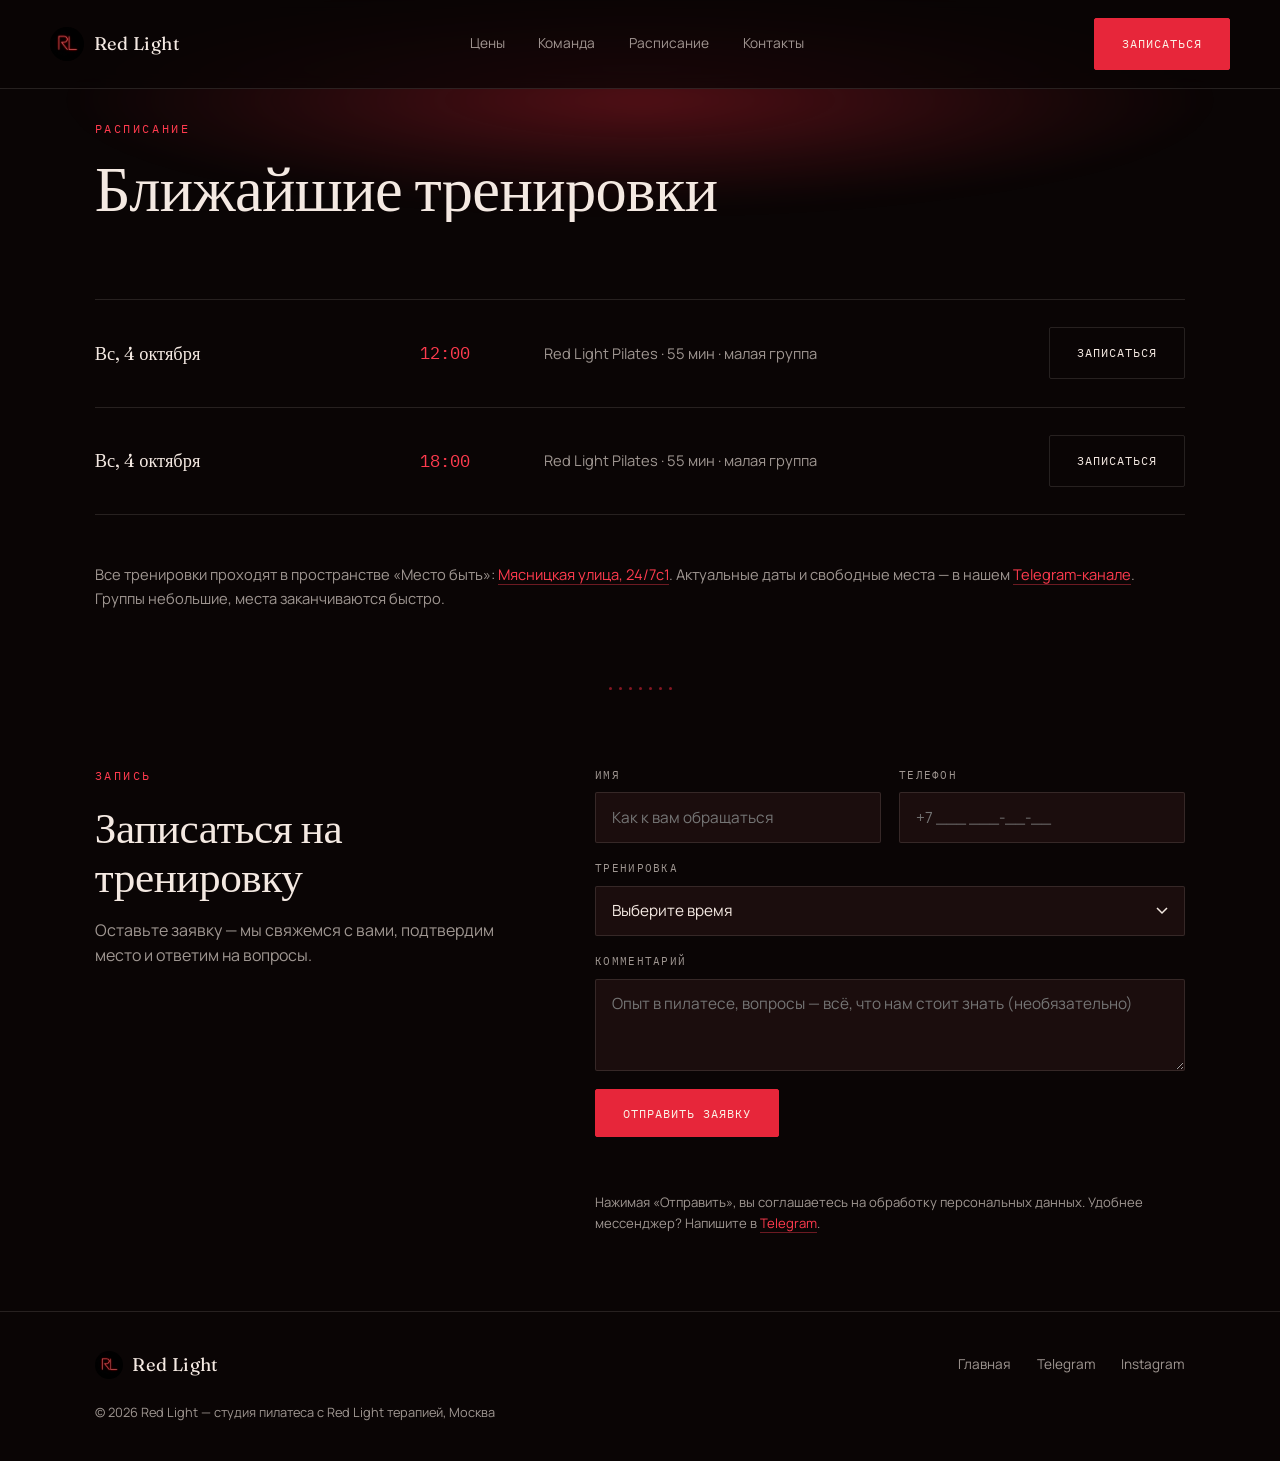
==== commit 54ab2f89: "Add files via upload" ====
--- a/schedule.html
+++ b/schedule.html
@@ -63,14 +63,14 @@
     <div class="wrap">
       <div class="sched reveal">
         <div class="sched-row">
-          <span class="sched-day">Четверг</span>
-          <span class="sched-time">15:30</span>
+          <span class="sched-day">Вс, 4 октября</span>
+          <span class="sched-time">12:00</span>
           <span class="sched-what">Red&nbsp;Light Pilates · 55 мин · малая группа</span>
           <a class="btn btn-ghost" href="#booking">Записаться</a>
         </div>
         <div class="sched-row">
-          <span class="sched-day">Воскресенье</span>
-          <span class="sched-time">17:00</span>
+          <span class="sched-day">Вс, 4 октября</span>
+          <span class="sched-time">18:00</span>
           <span class="sched-what">Red&nbsp;Light Pilates · 55 мин · малая группа</span>
           <a class="btn btn-ghost" href="#booking">Записаться</a>
         </div>
@@ -104,8 +104,8 @@
           <label for="slot">Тренировка</label>
           <select id="slot" name="slot" required>
             <option value="" disabled selected>Выберите время</option>
-            <option>Четверг · 15:30</option>
-            <option>Воскресенье · 17:00</option>
+            <option>Вс, 4 октября · 12:00</option>
+            <option>Вс, 4 октября · 18:00</option>
             <option>Другое время / уточнить</option>
           </select>
         </div>
@@ -141,5 +141,33 @@
 </footer>
 
 <script src="site.js"></script>
+<script>
+(function () {
+  var TG_USERNAME = 'aleksiv_s'; // ← username без @, куда приходят заявки
+  document.addEventListener('submit', function (e) {
+    var form = e.target;
+    if (form.id !== 'bookingForm') return;
+    e.preventDefault();
+    e.stopImmediatePropagation();
+    var msg = document.getElementById('formMsg');
+    if (form.querySelector('[name="_honey"]').value) return;
+    var name = document.getElementById('name').value.trim();
+    var phone = document.getElementById('phone').value.trim();
+    var slot = document.getElementById('slot').value;
+    var comment = document.getElementById('comment').value.trim();
+    if (!name || !phone || !slot) {
+      msg.textContent = 'Пожалуйста, укажите имя, телефон и время тренировки.';
+      return;
+    }
+    var text = 'Здравствуйте! Хочу записаться на тренировку Red Light.\n\n' +
+      'Имя: ' + name + '\nТелефон: ' + phone + '\nТренировка: ' + slot +
+      (comment ? '\nКомментарий: ' + comment : '');
+    if (navigator.clipboard) navigator.clipboard.writeText(text).catch(function () {});
+    msg.textContent = 'Открываем Telegram… Если текст не подставился, вставьте его в чат — заявка уже скопирована.';
+    var url = 'https://t.me/' + TG_USERNAME + '?text=' + encodeURIComponent(text);
+    if (!window.open(url, '_blank')) window.location.href = url;
+  }, true);
+})();
+</script>
 </body>
 </html>
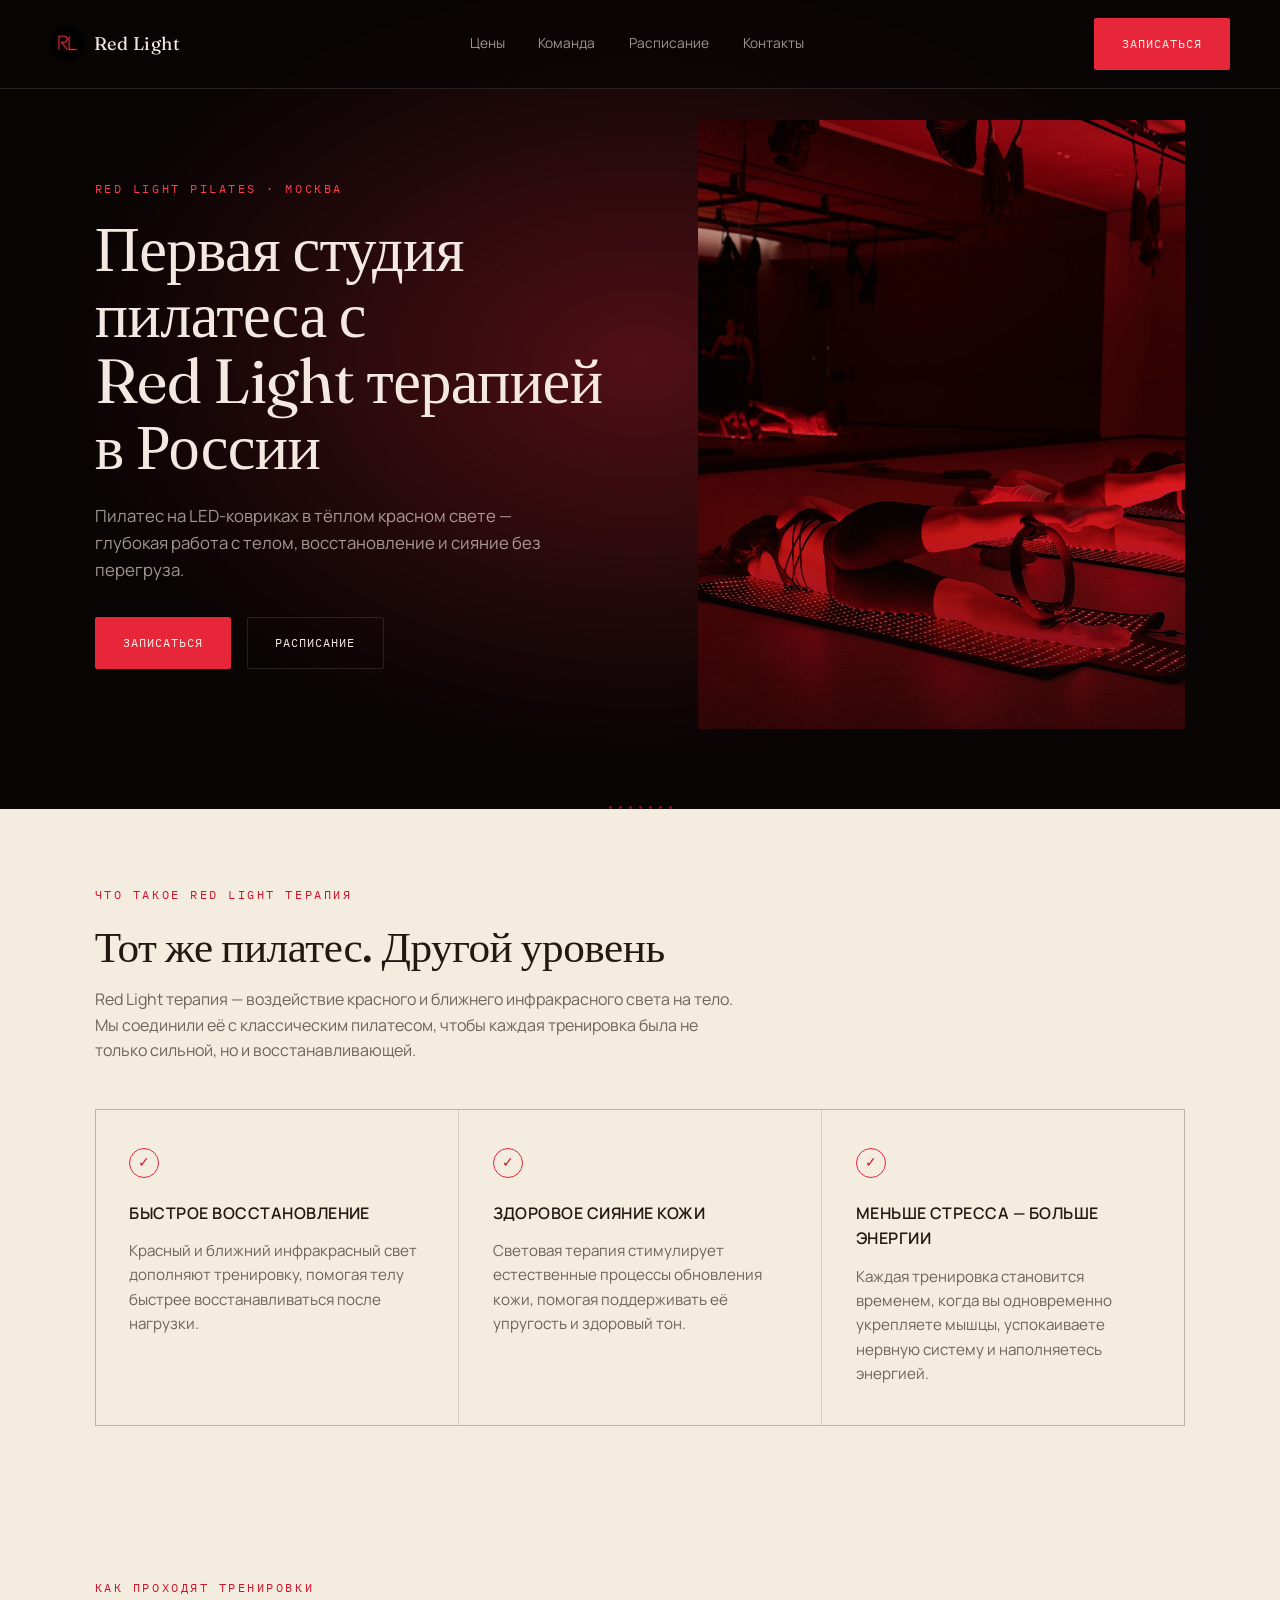
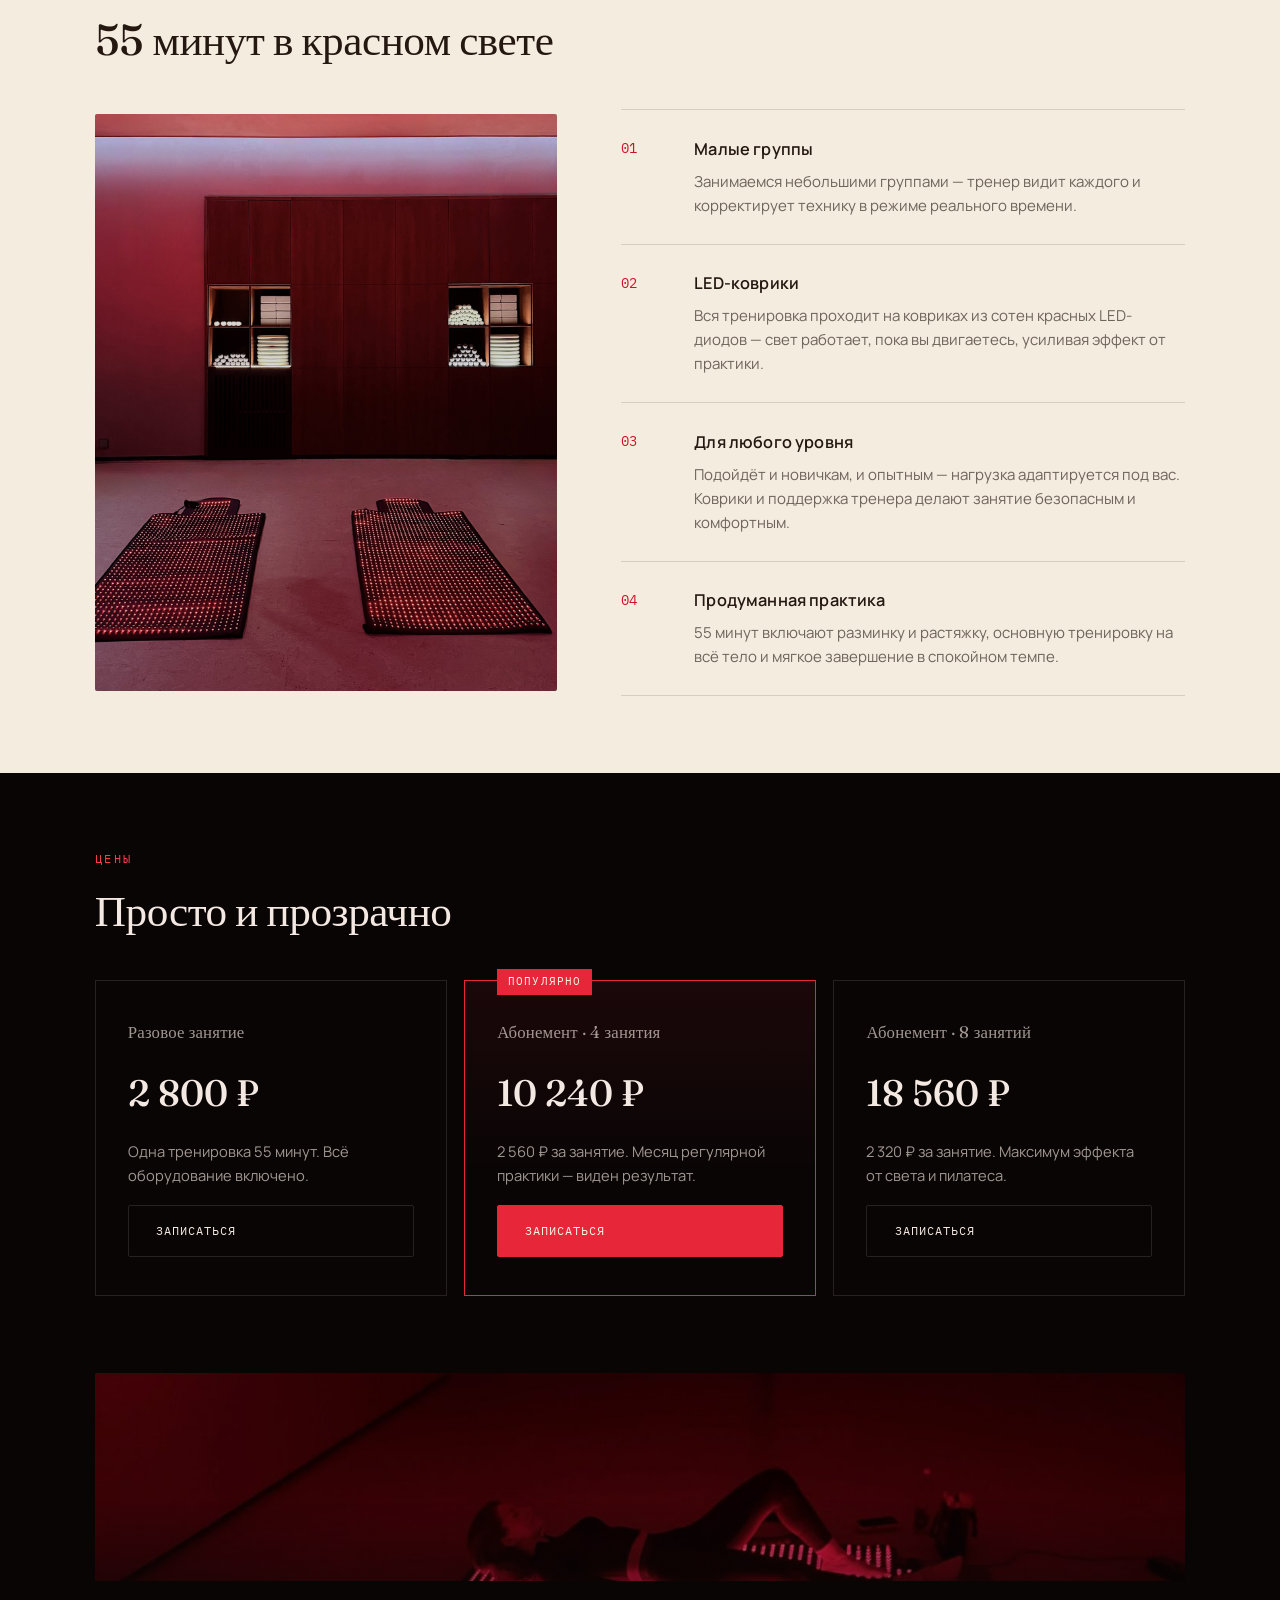
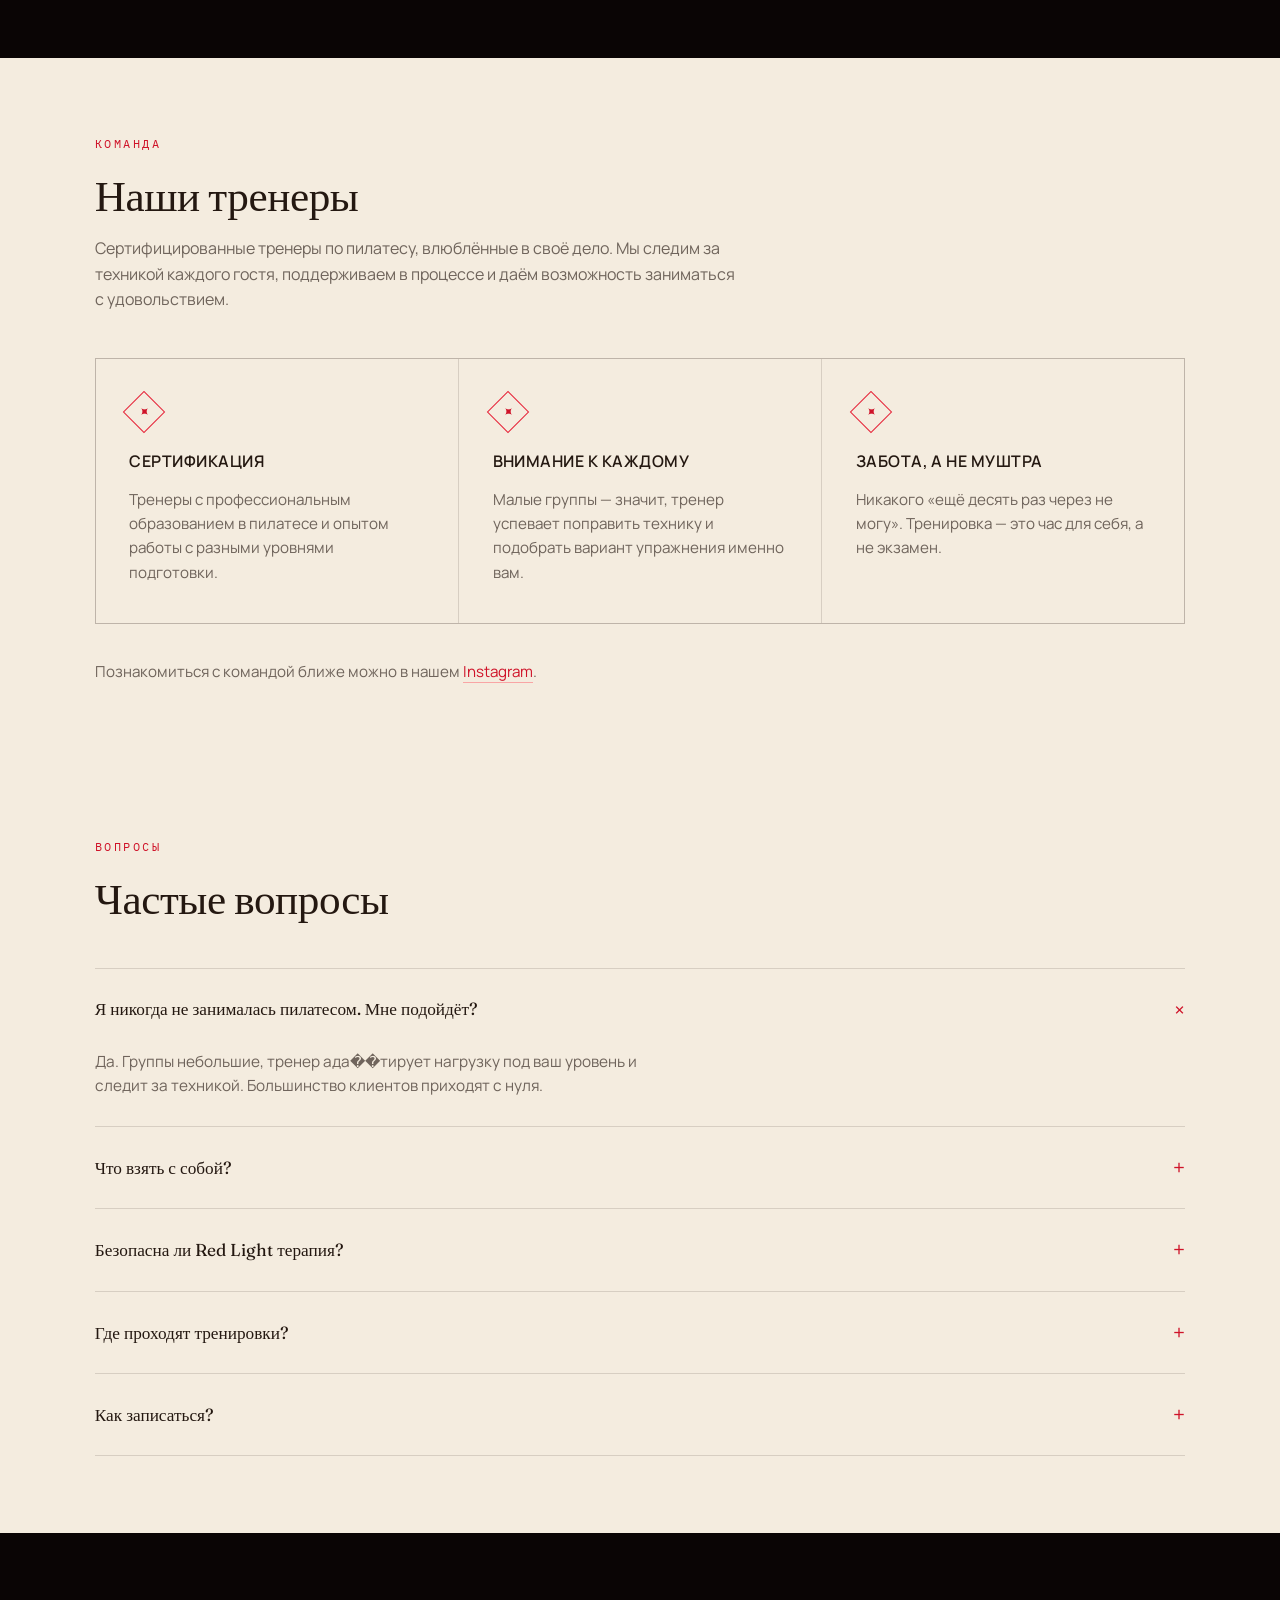
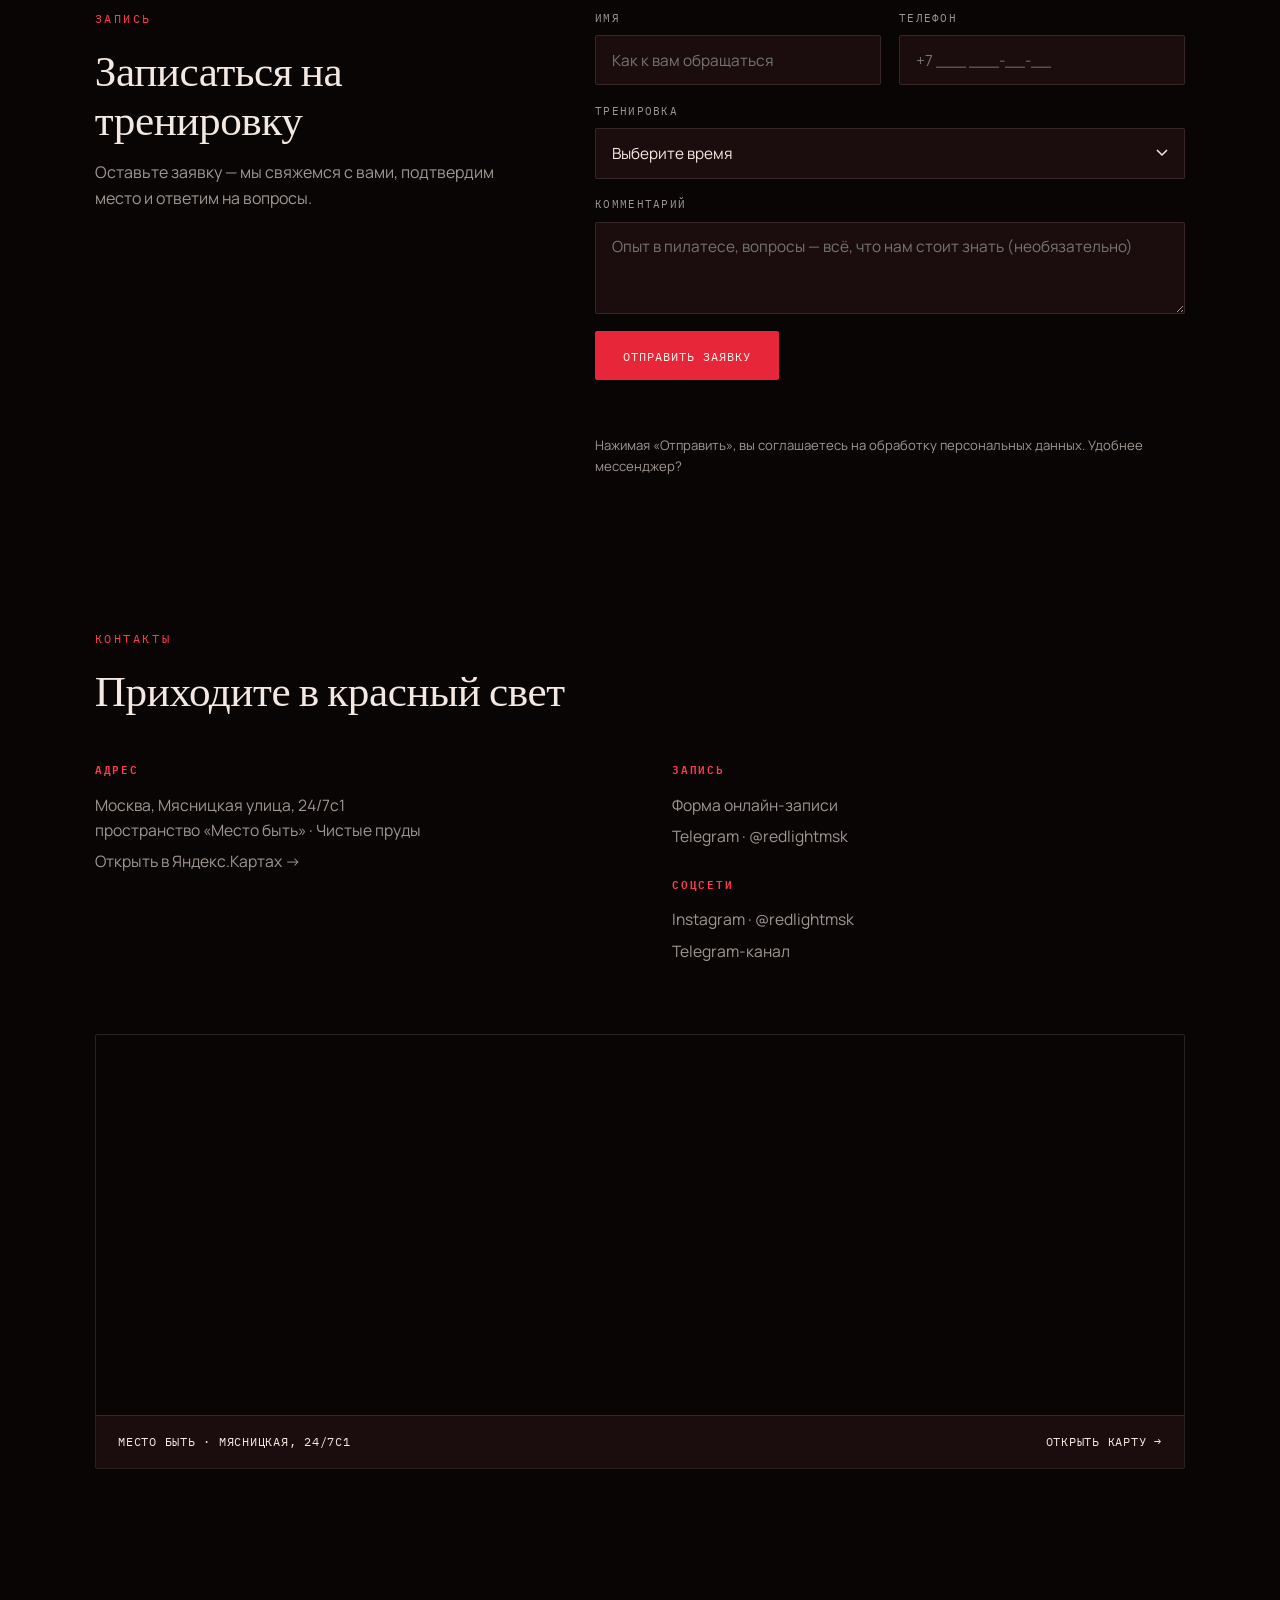
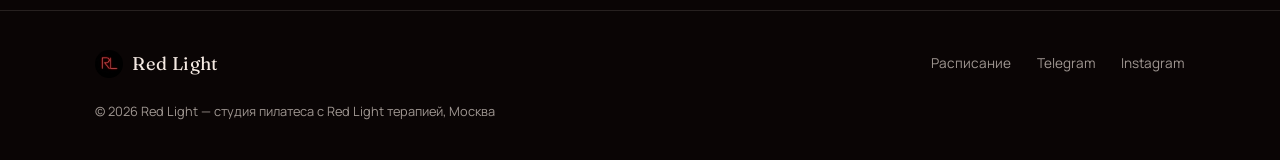
==== commit 26f7e3c3: "Update booking slots to Sunday, 11 October times 14:30 and 17:00 on both landing and schedule pages." ====
--- a/schedule.html
+++ b/schedule.html
@@ -3,15 +3,15 @@
 <head>
 <meta charset="UTF-8">
 <meta name="viewport" content="width=device-width, initial-scale=1.0">
-<title>Расписание — Red Light | Студия пилатеса с Red Light терапией, Москва</title>
-<meta name="description" content="Расписание тренировок Red Light Pilates в Москве: занятия на LED-ковриках в пространстве «Место быть», Мясницкая 24/7с1. Онлайн-запись.">
-<link rel="canonical" href="https://lopushokbot.github.io/redlight-studio/schedule.html">
+<title>Red Light — первая студия пилатеса с Red Light терапией в России | Москва</title>
+<meta name="description" content="Red Light — первая студия пилатеса с использованием Red Light терапии в России. Тренировки на LED-ковриках под красным светом для восстановления, тонуса и энергии.">
+<link rel="canonical" href="https://lopushokbot.github.io/redlight-studio/">
 <meta property="og:type" content="website">
 <meta property="og:site_name" content="Red Light">
-<meta property="og:title" content="Расписание тренировок — Red Light">
-<meta property="og:description" content="Тренировки пилатеса на LED-ковриках в центре Москвы. Малые группы, запись онлайн.">
+<meta property="og:title" content="Red Light — пилатес с Red Light терапией">
+<meta property="og:description" content="Первая студия пилатеса с использованием Red Light терапии в России. Тренировки на LED-ковриках в центре Москвы.">
 <meta property="og:image" content="https://lopushokbot.github.io/redlight-studio/img/og.jpg">
-<meta property="og:url" content="https://lopushokbot.github.io/redlight-studio/schedule.html">
+<meta property="og:url" content="https://lopushokbot.github.io/redlight-studio/">
 <meta property="og:locale" content="ru_RU">
 <meta name="twitter:card" content="summary_large_image">
 <link rel="icon" type="image/png" sizes="192x192" href="img/favicon-192.png">
@@ -20,20 +20,41 @@
 <link rel="preconnect" href="https://fonts.gstatic.com" crossorigin>
 <link href="https://fonts.googleapis.com/css2?family=Fraunces:opsz,wght@9..144,300;9..144,400;9..144,500;9..144,600&family=Manrope:wght@400;500;600;700&family=IBM+Plex+Mono:wght@400;500&display=swap" rel="stylesheet">
 <link rel="stylesheet" href="styles.css">
+<script type="application/ld+json">
+{
+  "@context": "https://schema.org",
+  "@type": "ExerciseGym",
+  "name": "Red Light",
+  "description": "Первая студия пилатеса с использованием Red Light терапии в России",
+  "url": "https://lopushokbot.github.io/redlight-studio/",
+  "image": "https://lopushokbot.github.io/redlight-studio/img/og.jpg",
+  "address": {
+    "@type": "PostalAddress",
+    "streetAddress": "Мясницкая улица, 24/7с1",
+    "addressLocality": "Москва",
+    "addressCountry": "RU"
+  },
+  "hasMap": "https://yandex.ru/maps/-/CPcUm65t",
+  "sameAs": [
+    "https://www.instagram.com/redlightmsk",
+    "https://t.me/redlightmsk"
+  ]
+}
+</script>
 </head>
 <body>
 
 <header>
   <div class="wrap nav">
-    <a class="logo" href="index.html">
+    <a class="logo" href="#top">
       <img class="logo-mark" src="img/logo.jpg" alt="Логотип Red Light" width="34" height="34">
       Red Light
     </a>
     <nav class="nav-links">
-      <a href="index.html#prices">Цены</a>
-      <a href="index.html#team">Команда</a>
+      <a href="#prices">Цены</a>
+      <a href="#team">Команда</a>
       <a href="schedule.html">Расписание</a>
-      <a href="index.html#contacts">Контакты</a>
+      <a href="#contacts">Контакты</a>
     </nav>
     <a class="btn btn-solid nav-cta" href="#booking">Записаться</a>
     <button class="burger" id="burger" aria-label="Меню" aria-expanded="false">
@@ -41,45 +62,202 @@
     </button>
   </div>
   <nav class="nav-mobile" id="navMobile" aria-label="Мобильная навигация">
-    <a href="index.html#prices">Цены</a>
-    <a href="index.html#team">Команда</a>
+    <a href="#prices">Цены</a>
+    <a href="#team">Команда</a>
     <a href="schedule.html">Расписание</a>
-    <a href="index.html#contacts">Контакты</a>
+    <a href="#contacts">Контакты</a>
     <a class="btn btn-solid" href="#booking">Записаться</a>
   </nav>
 </header>
 
 <main id="top">
 
-  <section class="hero" style="padding-bottom:0">
+  <!-- HERO -->
+  <section class="hero">
     <div class="hero-glow"></div>
-    <div class="wrap" style="position:relative;z-index:1">
-      <span class="eyebrow">Расписание</span>
-      <h1>Ближайшие тренировки</h1>
-    </div>
-  </section>
-
-  <section id="schedule">
-    <div class="wrap">
-      <div class="sched reveal">
-        <div class="sched-row">
-          <span class="sched-day">Вс, 4 октября</span>
-          <span class="sched-time">12:00</span>
-          <span class="sched-what">Red&nbsp;Light Pilates · 55 мин · малая группа</span>
+    <div class="wrap hero-grid">
+      <div class="hero-copy">
+        <span class="eyebrow">Red&nbsp;Light Pilates · Москва</span>
+        <h1>Первая студия пилатеса с Red&nbsp;Light терапией в России</h1>
+        <p class="lede">Пилатес на LED-ковриках в тёплом красном свете — глубокая работа с телом, восстановление и сияние без перегруза.</p>
+        <div class="hero-actions">
+          <a class="btn btn-solid" href="#booking">Записаться</a>
+          <a class="btn btn-ghost" href="schedule.html">Расписание</a>
+        </div>
+      </div>
+      <div class="hero-media">
+        <img src="img/hero-v2.jpg" alt="Тренировка Red Light Pilates на LED-ковриках" width="1400" height="1866" loading="eager">
+      </div>
+    </div>
+  </section>
+
+  <div class="dot-rule"><span></span><span></span><span></span><span></span><span></span><span></span><span></span></div>
+
+  <!-- WHAT IS RED LIGHT -->
+  <div class="theme-light">
+  <section id="method">
+    <div class="wrap">
+      <div class="head reveal">
+        <span class="eyebrow">Что такое Red&nbsp;Light терапия</span>
+        <h2>Тот же пилатес. Другой уровень</h2>
+        <p>Red&nbsp;Light терапия — воздействие красного и ближнего инфракрасного света на тело. Мы соединили её с классическим пилатесом, чтобы каждая тренировка была не только сильной, но и восстанавливающей.</p>
+      </div>
+      <div class="cards reveal">
+        <div class="card">
+          <div class="mk">✓</div>
+          <h3>Быстрое восстановление</h3>
+          <p>Красный и ближний инфракрасный свет дополняют тренировку, помогая телу быстрее восстанавливаться после нагрузки.</p>
+        </div>
+        <div class="card">
+          <div class="mk">✓</div>
+          <h3>Здоровое сияние кожи</h3>
+          <p>Световая терапия стимулирует естественные процессы обновления кожи, помогая поддерживать её упругость и здоровый тон.</p>
+        </div>
+        <div class="card">
+          <div class="mk">✓</div>
+          <h3>Меньше стресса — больше энергии</h3>
+          <p>Каждая тренировка становится временем, когда вы одновременно укрепляете мышцы, успокаиваете нервную систему и наполняетесь энергией.</p>
+        </div>
+      </div>
+    </div>
+  </section>
+
+
+  <!-- HOW IT WORKS -->
+  <section id="process">
+    <div class="wrap">
+      <div class="head reveal">
+        <span class="eyebrow">Как проходят тренировки</span>
+        <h2>55 минут в красном свете</h2>
+      </div>
+      <div class="how">
+        <div class="how-media reveal">
+          <img src="img/process-v2.jpg" alt="Зал Red Light — LED-коврики в красном свете" width="1400" height="1866" loading="lazy">
+        </div>
+        <div class="steps reveal">
+          <div class="step">
+            <span class="num">01</span>
+            <div><h3>Малые группы</h3><p>Занимаемся небольшими группами — тренер видит каждого и корректирует технику в режиме реального времени.</p></div>
+          </div>
+          <div class="step">
+            <span class="num">02</span>
+            <div><h3>LED-коврики</h3><p>Вся тренировка проходит на ковриках из сотен красных LED-диодов — свет работает, пока вы двигаетесь, усиливая эффект от практики.</p></div>
+          </div>
+          <div class="step">
+            <span class="num">03</span>
+            <div><h3>Для любого уровня</h3><p>Подойдёт и новичкам, и опытным — нагрузка адаптируется под вас. Коврики и поддержка тренера делают занятие безопасным и комфортным.</p></div>
+          </div>
+          <div class="step">
+            <span class="num">04</span>
+            <div><h3>Продуманная практика</h3><p>55 минут включают разминку и растяжку, основную тренировку на всё тело и мягкое завершение в спокойном темпе.</p></div>
+          </div>
+        </div>
+      </div>
+    </div>
+  </section>
+  </div>
+
+  <!-- PRICES -->
+  <section id="prices">
+    <div class="wrap">
+      <div class="head reveal">
+        <span class="eyebrow">Цены</span>
+        <h2>Просто и прозрачно</h2>
+      </div>
+      <div class="prices reveal">
+        <div class="price-card">
+          <h3>Разовое занятие</h3>
+          <div class="amount">2 800 ₽</div>
+          <p>Одна тренировка 55 минут. Всё оборудование включено.</p>
           <a class="btn btn-ghost" href="#booking">Записаться</a>
         </div>
-        <div class="sched-row">
-          <span class="sched-day">Вс, 4 октября</span>
-          <span class="sched-time">18:00</span>
-          <span class="sched-what">Red&nbsp;Light Pilates · 55 мин · малая группа</span>
+        <div class="price-card pop">
+          <span class="tag">Популярно</span>
+          <h3>Абонемент · 4 занятия</h3>
+          <div class="amount">10 240 ₽</div>
+          <p>2 560 ₽ за занятие. Месяц регулярной практики — виден результат.</p>
+          <a class="btn btn-solid" href="#booking">Записаться</a>
+        </div>
+        <div class="price-card">
+          <h3>Абонемент · 8 занятий</h3>
+          <div class="amount">18 560 ₽</div>
+          <p>2 320 ₽ за занятие. Максимум эффекта от света и пилатеса.</p>
           <a class="btn btn-ghost" href="#booking">Записаться</a>
         </div>
       </div>
-      <p class="sched-note reveal">Все тренировки проходят в пространстве «Место быть»: <a href="https://yandex.ru/maps/-/CPcUm65t" target="_blank" rel="noopener">Мясницкая улица, 24/7с1</a>. Актуальные даты и свободные места — в нашем <a href="https://t.me/redlightmsk" target="_blank" rel="noopener">Telegram-канале</a>. Группы небольшие, места заканчиваются быстро.</p>
-    </div>
-  </section>
-
-  <div class="dot-rule"><span></span><span></span><span></span><span></span><span></span><span></span><span></span></div>
+    </div>
+  </section>
+
+  <section class="photo-break-section">
+    <div class="wrap">
+      <div class="break break-inline reveal">
+        <img src="img/recovery-v2.jpg" alt="Восстановление после тренировки на LED-ковриках Red Light" width="1400" height="1866" loading="lazy">
+      </div>
+    </div>
+  </section>
+
+  <!-- TEAM -->
+  <div class="theme-light">
+  <section id="team">
+    <div class="wrap">
+      <div class="head reveal">
+        <span class="eyebrow">Команда</span>
+        <h2>Наши тренеры</h2>
+        <p>Сертифицированные тренеры по пилатесу, влюблённые в своё дело. Мы следим за техникой каждого гостя, поддерживаем в процессе и даём возможность заниматься с удовольствием.</p>
+      </div>
+      <div class="team-cards reveal">
+        <div class="card">
+          <div class="mk">✦</div>
+          <h3>Сертификация</h3>
+          <p>Тренеры с профессиональным образованием в пилатесе и опытом работы с разными уровнями подготовки.</p>
+        </div>
+        <div class="card">
+          <div class="mk">✦</div>
+          <h3>Внимание к каждому</h3>
+          <p>Малые группы — значит, тренер успевает поправить технику и подобрать вариант упражнения именно вам.</p>
+        </div>
+        <div class="card">
+          <div class="mk">✦</div>
+          <h3>Забота, а не муштра</h3>
+          <p>Никакого «ещё десять раз через не могу». Тренировка — это час для себя, а не экзамен.</p>
+        </div>
+      </div>
+      <p class="team-note reveal">Познакомиться с командой ближе можно в нашем <a href="https://www.instagram.com/redlightmsk" target="_blank" rel="noopener">Instagram</a>.</p>
+    </div>
+  </section>
+
+  <!-- FAQ -->
+  <section id="faq">
+    <div class="wrap">
+      <div class="head reveal">
+        <span class="eyebrow">Вопросы</span>
+        <h2>Частые вопросы</h2>
+      </div>
+      <div class="faq-list reveal">
+        <details class="faq-item" open>
+          <summary>Я никогда не занималась пилатесом. Мне подойдёт?</summary>
+          <div class="a">Да. Группы небольшие, тренер ада��тирует нагрузку под ваш уровень и следит за техникой. Большинство клиентов приходят с нуля.</div>
+        </details>
+        <details class="faq-item">
+          <summary>Что взять с собой?</summary>
+          <div class="a">Удобную спортивную одежду и носочки. Коврики, оборудование и вода — уже в студии. Заниматься лучше в лёгкой одежде, которая не мешает движениям.</div>
+        </details>
+        <details class="faq-item">
+          <summary>Безопасна ли Red&nbsp;Light терапия?</summary>
+          <div class="a">Красный свет — неинвазивное и мягкое воздействие без УФ-излучения. Есть ограничения: беременность и некоторые состояния кожи/глаз стоит обсудить с тренером заранее.</div>
+        </details>
+        <details class="faq-item">
+          <summary>Где проходят тренировки?</summary>
+          <div class="a">В пространстве «Место быть» в центре Москвы: <a href="https://yandex.ru/maps/org/mesto_byt/119053995261" target="_blank" rel="noopener">Мясницкая улица, 24/7с1</a>.</div>
+        </details>
+        <details class="faq-item">
+          <summary>Как записаться?</summary>
+          <div class="a">Заполните <a href="#booking">форму записи</a> — мы подтвердим место и ответим на вопросы. Запись обязательна, чтобы обеспечить комфортную атмосферу и место в группе.</div>
+        </details>
+      </div>
+    </div>
+  </section>
+  </div>
 
   <!-- BOOKING -->
   <section id="booking">
@@ -104,8 +282,8 @@
           <label for="slot">Тренировка</label>
           <select id="slot" name="slot" required>
             <option value="" disabled selected>Выберите время</option>
-            <option>Вс, 4 октября · 12:00</option>
-            <option>Вс, 4 октября · 18:00</option>
+            <option>Вс, 11 октября · 14:30</option>
+            <option>Вс, 11 октября · 17:00</option>
             <option>Другое время / уточнить</option>
           </select>
         </div>
@@ -116,8 +294,43 @@
         <input type="text" name="_honey" style="display:none" tabindex="-1" autocomplete="off">
         <button type="submit" class="btn btn-solid" style="justify-self:start">Отправить заявку</button>
         <p class="form-msg" id="formMsg" role="status"></p>
-        <p class="consent">Нажимая «Отправить», вы соглашаетесь на обработку персональных данных. Удобнее мессенджер? Напишите в <a href="https://t.me/redlightmsk" target="_blank" rel="noopener">Telegram</a>.</p>
+        <p class="consent">Нажимая «Отправить», вы соглашаетесь на обработку персональных данных. Удобнее мессенджер?</p>
       </form>
+    </div>
+  </section>
+
+  <!-- CONTACTS + MAP -->
+  <section id="contacts">
+    <div class="wrap">
+      <div class="head reveal">
+        <span class="eyebrow">Контакты</span>
+        <h2>Приходите в красный свет</h2>
+      </div>
+
+      <div class="contacts-grid reveal">
+        <div class="contact-block">
+          <h3>Адрес</h3>
+          <p>Москва, Мясницкая улица, 24/7с1<br>пространство «Место быть» · Чистые пруды</p>
+          <a href="https://yandex.ru/maps/org/mesto_byt/119053995261" target="_blank" rel="noopener">Открыть в Яндекс.Картах →</a>
+        </div>
+        <div class="contact-block">
+          <h3>Запись</h3>
+          <a href="#booking">Форма онлайн-записи</a>
+          <a href="https://t.me/redlightmsk" target="_blank" rel="noopener">Telegram · @redlightmsk</a>
+          <h3 style="margin-top:1.6rem">Соцсети</h3>
+          <a href="https://www.instagram.com/redlightmsk" target="_blank" rel="noopener">Instagram · @redlightmsk</a>
+          <a href="https://t.me/redlightmsk" target="_blank" rel="noopener">Telegram-канал</a>
+        </div>
+      </div>
+
+      <div class="map-wrap reveal">
+        <iframe class="map-embed" src="https://yandex.ru/map-widget/v1/?ll=37.635179%2C55.762693&z=16&pt=37.635179,55.762693,pm2rdm" loading="lazy" title="Red Light на карте — Мясницкая улица, 24/7с1"></iframe>
+        <a class="map-link" href="https://yandex.ru/maps/-/CPcUm65t" target="_blank" rel="noopener">
+          <span>Место быть · Мясницкая, 24/7с1</span>
+          <span>Открыть карту →</span>
+        </a>
+      </div>
+
     </div>
   </section>
 
@@ -126,12 +339,12 @@
 <footer>
   <div class="wrap">
     <div class="foot-row">
-      <a class="logo" href="index.html">
+      <a class="logo" href="#top">
         <img class="logo-mark" src="img/logo.jpg" alt="Red Light" width="28" height="28">
         Red Light
       </a>
       <div class="foot-links">
-        <a href="index.html">Главная</a>
+        <a href="schedule.html">Расписание</a>
         <a href="https://t.me/redlightmsk" target="_blank" rel="noopener">Telegram</a>
         <a href="https://www.instagram.com/redlightmsk" target="_blank" rel="noopener">Instagram</a>
       </div>
@@ -171,3 +384,4 @@
 </script>
 </body>
 </html>
+
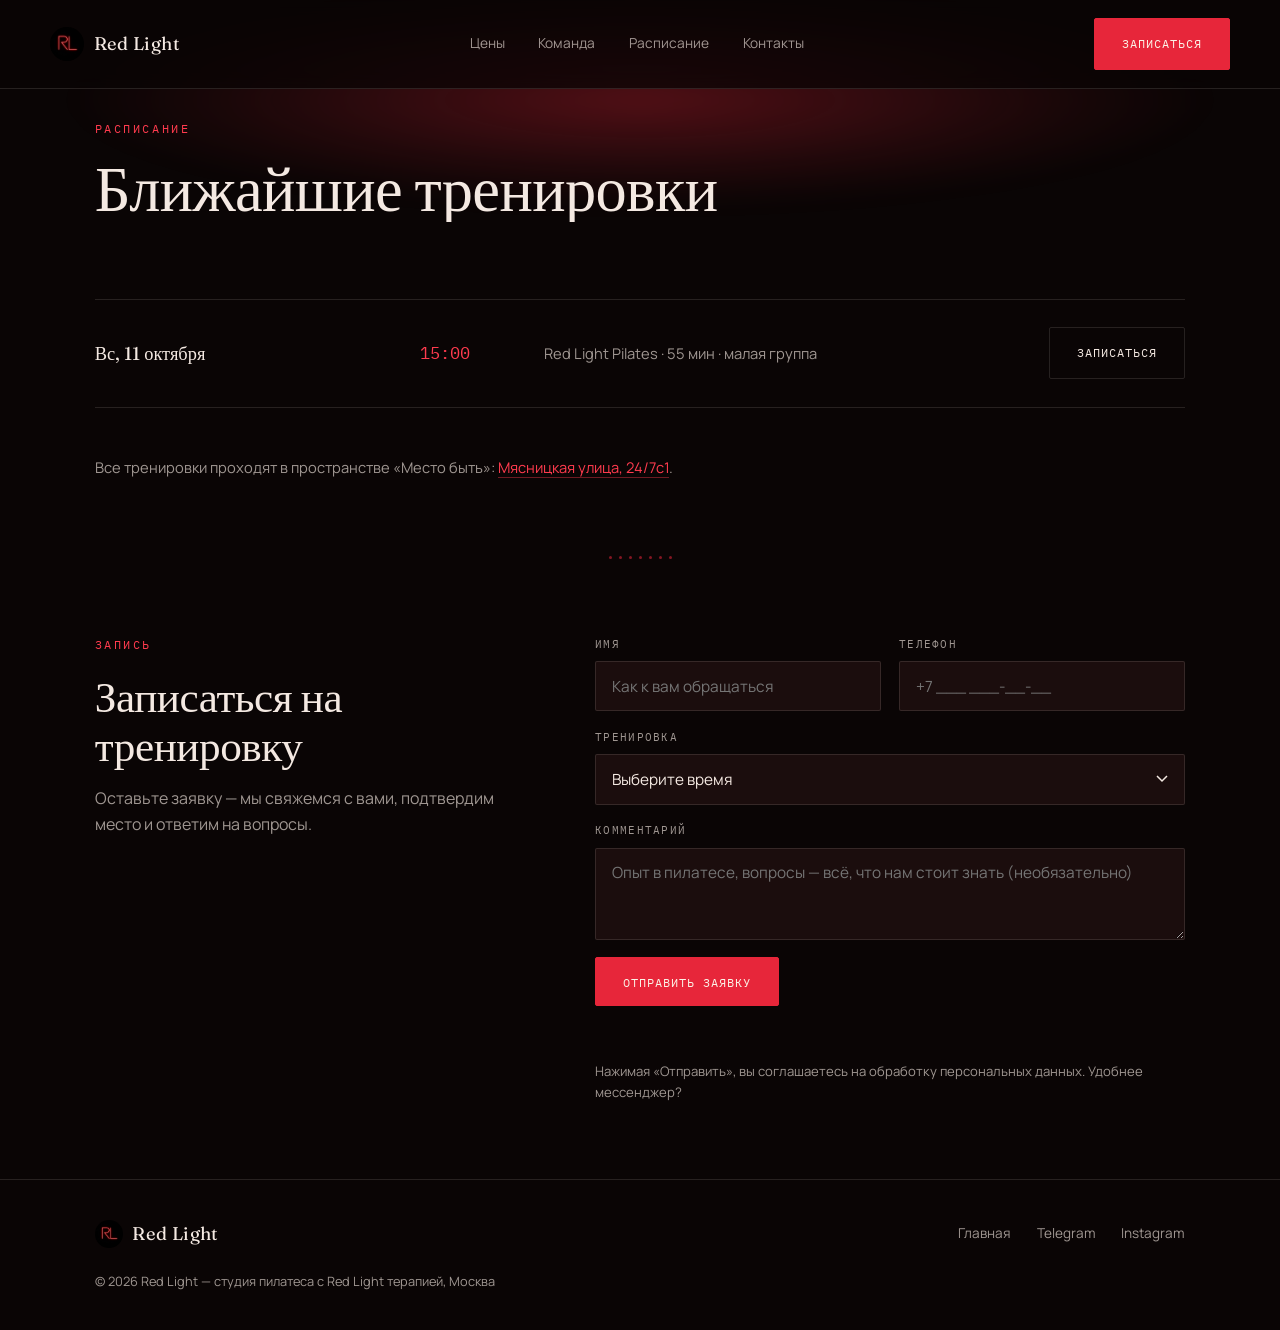
==== commit 19eb18a9: "Update training time to Sunday, 11 October at 15:00" ====
--- a/schedule.html
+++ b/schedule.html
@@ -3,15 +3,15 @@
 <head>
 <meta charset="UTF-8">
 <meta name="viewport" content="width=device-width, initial-scale=1.0">
-<title>Red Light — первая студия пилатеса с Red Light терапией в России | Москва</title>
-<meta name="description" content="Red Light — первая студия пилатеса с использованием Red Light терапии в России. Тренировки на LED-ковриках под красным светом для восстановления, тонуса и энергии.">
-<link rel="canonical" href="https://lopushokbot.github.io/redlight-studio/">
+<title>Расписание — Red Light | Студия пилатеса с Red Light терапией, Москва</title>
+<meta name="description" content="Расписание тренировок Red Light Pilates в Москве: занятия на LED-ковриках в пространстве «Место быть» в центре города.">
+<link rel="canonical" href="https://lopushokbot.github.io/redlight-studio/schedule.html">
 <meta property="og:type" content="website">
 <meta property="og:site_name" content="Red Light">
-<meta property="og:title" content="Red Light — пилатес с Red Light терапией">
-<meta property="og:description" content="Первая студия пилатеса с использованием Red Light терапии в России. Тренировки на LED-ковриках в центре Москвы.">
+<meta property="og:title" content="Расписание тренировок — Red Light">
+<meta property="og:description" content="Тренировки пилатеса на LED-ковриках в центре Москвы. Малые группы, запись онлайн.">
 <meta property="og:image" content="https://lopushokbot.github.io/redlight-studio/img/og.jpg">
-<meta property="og:url" content="https://lopushokbot.github.io/redlight-studio/">
+<meta property="og:url" content="https://lopushokbot.github.io/redlight-studio/schedule.html">
 <meta property="og:locale" content="ru_RU">
 <meta name="twitter:card" content="summary_large_image">
 <link rel="icon" type="image/png" sizes="192x192" href="img/favicon-192.png">
@@ -20,41 +20,20 @@
 <link rel="preconnect" href="https://fonts.gstatic.com" crossorigin>
 <link href="https://fonts.googleapis.com/css2?family=Fraunces:opsz,wght@9..144,300;9..144,400;9..144,500;9..144,600&family=Manrope:wght@400;500;600;700&family=IBM+Plex+Mono:wght@400;500&display=swap" rel="stylesheet">
 <link rel="stylesheet" href="styles.css">
-<script type="application/ld+json">
-{
-  "@context": "https://schema.org",
-  "@type": "ExerciseGym",
-  "name": "Red Light",
-  "description": "Первая студия пилатеса с использованием Red Light терапии в России",
-  "url": "https://lopushokbot.github.io/redlight-studio/",
-  "image": "https://lopushokbot.github.io/redlight-studio/img/og.jpg",
-  "address": {
-    "@type": "PostalAddress",
-    "streetAddress": "Мясницкая улица, 24/7с1",
-    "addressLocality": "Москва",
-    "addressCountry": "RU"
-  },
-  "hasMap": "https://yandex.ru/maps/-/CPcUm65t",
-  "sameAs": [
-    "https://www.instagram.com/redlightmsk",
-    "https://t.me/redlightmsk"
-  ]
-}
-</script>
 </head>
 <body>
 
 <header>
   <div class="wrap nav">
-    <a class="logo" href="#top">
+    <a class="logo" href="index.html">
       <img class="logo-mark" src="img/logo.jpg" alt="Логотип Red Light" width="34" height="34">
       Red Light
     </a>
     <nav class="nav-links">
-      <a href="#prices">Цены</a>
-      <a href="#team">Команда</a>
+      <a href="index.html#prices">Цены</a>
+      <a href="index.html#team">Команда</a>
       <a href="schedule.html">Расписание</a>
-      <a href="#contacts">Контакты</a>
+      <a href="index.html#contacts">Контакты</a>
     </nav>
     <a class="btn btn-solid nav-cta" href="#booking">Записаться</a>
     <button class="burger" id="burger" aria-label="Меню" aria-expanded="false">
@@ -62,204 +41,40 @@
     </button>
   </div>
   <nav class="nav-mobile" id="navMobile" aria-label="Мобильная навигация">
-    <a href="#prices">Цены</a>
-    <a href="#team">Команда</a>
+    <a href="index.html#prices">Цены</a>
+    <a href="index.html#team">Команда</a>
     <a href="schedule.html">Расписание</a>
-    <a href="#contacts">Контакты</a>
+    <a href="index.html#contacts">Контакты</a>
     <a class="btn btn-solid" href="#booking">Записаться</a>
   </nav>
 </header>
 
 <main id="top">
 
-  <!-- HERO -->
-  <section class="hero">
+  <section class="hero" style="padding-bottom:0">
     <div class="hero-glow"></div>
-    <div class="wrap hero-grid">
-      <div class="hero-copy">
-        <span class="eyebrow">Red&nbsp;Light Pilates · Москва</span>
-        <h1>Первая студия пилатеса с Red&nbsp;Light терапией в России</h1>
-        <p class="lede">Пилатес на LED-ковриках в тёплом красном свете — глубокая работа с телом, восстановление и сияние без перегруза.</p>
-        <div class="hero-actions">
-          <a class="btn btn-solid" href="#booking">Записаться</a>
-          <a class="btn btn-ghost" href="schedule.html">Расписание</a>
+    <div class="wrap" style="position:relative;z-index:1">
+      <span class="eyebrow">Расписание</span>
+      <h1>Ближайшие тренировки</h1>
+    </div>
+  </section>
+
+  <section id="schedule">
+    <div class="wrap">
+      <div class="sched reveal">
+        <div class="sched-row">
+          <span class="sched-day">Вс, 11 октября</span>
+          <span class="sched-time">15:00</span>
+          <span class="sched-what">Red&nbsp;Light Pilates · 55 мин · малая группа</span>
+          <a class="btn btn-ghost" href="#booking">Записаться</a>
         </div>
       </div>
-      <div class="hero-media">
-        <img src="img/hero-v2.jpg" alt="Тренировка Red Light Pilates на LED-ковриках" width="1400" height="1866" loading="eager">
-      </div>
+      <p class="sched-note reveal">Все тренировки проходят в пространстве «Место быть»: <a href="https://yandex.ru/maps/-/CPcUm65t" target="_blank" rel="noopener">Мясницкая улица, 24/7с1</a>.</p>
     </div>
   </section>
 
   <div class="dot-rule"><span></span><span></span><span></span><span></span><span></span><span></span><span></span></div>
 
-  <!-- WHAT IS RED LIGHT -->
-  <div class="theme-light">
-  <section id="method">
-    <div class="wrap">
-      <div class="head reveal">
-        <span class="eyebrow">Что такое Red&nbsp;Light терапия</span>
-        <h2>Тот же пилатес. Другой уровень</h2>
-        <p>Red&nbsp;Light терапия — воздействие красного и ближнего инфракрасного света на тело. Мы соединили её с классическим пилатесом, чтобы каждая тренировка была не только сильной, но и восстанавливающей.</p>
-      </div>
-      <div class="cards reveal">
-        <div class="card">
-          <div class="mk">✓</div>
-          <h3>Быстрое восстановление</h3>
-          <p>Красный и ближний инфракрасный свет дополняют тренировку, помогая телу быстрее восстанавливаться после нагрузки.</p>
-        </div>
-        <div class="card">
-          <div class="mk">✓</div>
-          <h3>Здоровое сияние кожи</h3>
-          <p>Световая терапия стимулирует естественные процессы обновления кожи, помогая поддерживать её упругость и здоровый тон.</p>
-        </div>
-        <div class="card">
-          <div class="mk">✓</div>
-          <h3>Меньше стресса — больше энергии</h3>
-          <p>Каждая тренировка становится временем, когда вы одновременно укрепляете мышцы, успокаиваете нервную систему и наполняетесь энергией.</p>
-        </div>
-      </div>
-    </div>
-  </section>
-
-
-  <!-- HOW IT WORKS -->
-  <section id="process">
-    <div class="wrap">
-      <div class="head reveal">
-        <span class="eyebrow">Как проходят тренировки</span>
-        <h2>55 минут в красном свете</h2>
-      </div>
-      <div class="how">
-        <div class="how-media reveal">
-          <img src="img/process-v2.jpg" alt="Зал Red Light — LED-коврики в красном свете" width="1400" height="1866" loading="lazy">
-        </div>
-        <div class="steps reveal">
-          <div class="step">
-            <span class="num">01</span>
-            <div><h3>Малые группы</h3><p>Занимаемся небольшими группами — тренер видит каждого и корректирует технику в режиме реального времени.</p></div>
-          </div>
-          <div class="step">
-            <span class="num">02</span>
-            <div><h3>LED-коврики</h3><p>Вся тренировка проходит на ковриках из сотен красных LED-диодов — свет работает, пока вы двигаетесь, усиливая эффект от практики.</p></div>
-          </div>
-          <div class="step">
-            <span class="num">03</span>
-            <div><h3>Для любого уровня</h3><p>Подойдёт и новичкам, и опытным — нагрузка адаптируется под вас. Коврики и поддержка тренера делают занятие безопасным и комфортным.</p></div>
-          </div>
-          <div class="step">
-            <span class="num">04</span>
-            <div><h3>Продуманная практика</h3><p>55 минут включают разминку и растяжку, основную тренировку на всё тело и мягкое завершение в спокойном темпе.</p></div>
-          </div>
-        </div>
-      </div>
-    </div>
-  </section>
-  </div>
-
-  <!-- PRICES -->
-  <section id="prices">
-    <div class="wrap">
-      <div class="head reveal">
-        <span class="eyebrow">Цены</span>
-        <h2>Просто и прозрачно</h2>
-      </div>
-      <div class="prices reveal">
-        <div class="price-card">
-          <h3>Разовое занятие</h3>
-          <div class="amount">2 800 ₽</div>
-          <p>Одна тренировка 55 минут. Всё оборудование включено.</p>
-          <a class="btn btn-ghost" href="#booking">Записаться</a>
-        </div>
-        <div class="price-card pop">
-          <span class="tag">Популярно</span>
-          <h3>Абонемент · 4 занятия</h3>
-          <div class="amount">10 240 ₽</div>
-          <p>2 560 ₽ за занятие. Месяц регулярной практики — виден результат.</p>
-          <a class="btn btn-solid" href="#booking">Записаться</a>
-        </div>
-        <div class="price-card">
-          <h3>Абонемент · 8 занятий</h3>
-          <div class="amount">18 560 ₽</div>
-          <p>2 320 ₽ за занятие. Максимум эффекта от света и пилатеса.</p>
-          <a class="btn btn-ghost" href="#booking">Записаться</a>
-        </div>
-      </div>
-    </div>
-  </section>
-
-  <section class="photo-break-section">
-    <div class="wrap">
-      <div class="break break-inline reveal">
-        <img src="img/recovery-v2.jpg" alt="Восстановление после тренировки на LED-ковриках Red Light" width="1400" height="1866" loading="lazy">
-      </div>
-    </div>
-  </section>
-
-  <!-- TEAM -->
-  <div class="theme-light">
-  <section id="team">
-    <div class="wrap">
-      <div class="head reveal">
-        <span class="eyebrow">Команда</span>
-        <h2>Наши тренеры</h2>
-        <p>Сертифицированные тренеры по пилатесу, влюблённые в своё дело. Мы следим за техникой каждого гостя, поддерживаем в процессе и даём возможность заниматься с удовольствием.</p>
-      </div>
-      <div class="team-cards reveal">
-        <div class="card">
-          <div class="mk">✦</div>
-          <h3>Сертификация</h3>
-          <p>Тренеры с профессиональным образованием в пилатесе и опытом работы с разными уровнями подготовки.</p>
-        </div>
-        <div class="card">
-          <div class="mk">✦</div>
-          <h3>Внимание к каждому</h3>
-          <p>Малые группы — значит, тренер успевает поправить технику и подобрать вариант упражнения именно вам.</p>
-        </div>
-        <div class="card">
-          <div class="mk">✦</div>
-          <h3>Забота, а не муштра</h3>
-          <p>Никакого «ещё десять раз через не могу». Тренировка — это час для себя, а не экзамен.</p>
-        </div>
-      </div>
-      <p class="team-note reveal">Познакомиться с командой ближе можно в нашем <a href="https://www.instagram.com/redlightmsk" target="_blank" rel="noopener">Instagram</a>.</p>
-    </div>
-  </section>
-
-  <!-- FAQ -->
-  <section id="faq">
-    <div class="wrap">
-      <div class="head reveal">
-        <span class="eyebrow">Вопросы</span>
-        <h2>Частые вопросы</h2>
-      </div>
-      <div class="faq-list reveal">
-        <details class="faq-item" open>
-          <summary>Я никогда не занималась пилатесом. Мне подойдёт?</summary>
-          <div class="a">Да. Группы небольшие, тренер ада��тирует нагрузку под ваш уровень и следит за техникой. Большинство клиентов приходят с нуля.</div>
-        </details>
-        <details class="faq-item">
-          <summary>Что взять с собой?</summary>
-          <div class="a">Удобную спортивную одежду и носочки. Коврики, оборудование и вода — уже в студии. Заниматься лучше в лёгкой одежде, которая не мешает движениям.</div>
-        </details>
-        <details class="faq-item">
-          <summary>Безопасна ли Red&nbsp;Light терапия?</summary>
-          <div class="a">Красный свет — неинвазивное и мягкое воздействие без УФ-излучения. Есть ограничения: беременность и некоторые состояния кожи/глаз стоит обсудить с тренером заранее.</div>
-        </details>
-        <details class="faq-item">
-          <summary>Где проходят тренировки?</summary>
-          <div class="a">В пространстве «Место быть» в центре Москвы: <a href="https://yandex.ru/maps/org/mesto_byt/119053995261" target="_blank" rel="noopener">Мясницкая улица, 24/7с1</a>.</div>
-        </details>
-        <details class="faq-item">
-          <summary>Как записаться?</summary>
-          <div class="a">Заполните <a href="#booking">форму записи</a> — мы подтвердим место и ответим на вопросы. Запись обязательна, чтобы обеспечить комфортную атмосферу и место в группе.</div>
-        </details>
-      </div>
-    </div>
-  </section>
-  </div>
-
-  <!-- BOOKING -->
   <section id="booking">
     <div class="wrap booking">
       <div class="booking-note reveal">
@@ -282,8 +97,7 @@
           <label for="slot">Тренировка</label>
           <select id="slot" name="slot" required>
             <option value="" disabled selected>Выберите время</option>
-            <option>Вс, 11 октября · 14:30</option>
-            <option>Вс, 11 октября · 17:00</option>
+            <option>Вс, 11 октября · 15:00</option>
             <option>Другое время / уточнить</option>
           </select>
         </div>
@@ -299,52 +113,17 @@
     </div>
   </section>
 
-  <!-- CONTACTS + MAP -->
-  <section id="contacts">
-    <div class="wrap">
-      <div class="head reveal">
-        <span class="eyebrow">Контакты</span>
-        <h2>Приходите в красный свет</h2>
-      </div>
-
-      <div class="contacts-grid reveal">
-        <div class="contact-block">
-          <h3>Адрес</h3>
-          <p>Москва, Мясницкая улица, 24/7с1<br>пространство «Место быть» · Чистые пруды</p>
-          <a href="https://yandex.ru/maps/org/mesto_byt/119053995261" target="_blank" rel="noopener">Открыть в Яндекс.Картах →</a>
-        </div>
-        <div class="contact-block">
-          <h3>Запись</h3>
-          <a href="#booking">Форма онлайн-записи</a>
-          <a href="https://t.me/redlightmsk" target="_blank" rel="noopener">Telegram · @redlightmsk</a>
-          <h3 style="margin-top:1.6rem">Соцсети</h3>
-          <a href="https://www.instagram.com/redlightmsk" target="_blank" rel="noopener">Instagram · @redlightmsk</a>
-          <a href="https://t.me/redlightmsk" target="_blank" rel="noopener">Telegram-канал</a>
-        </div>
-      </div>
-
-      <div class="map-wrap reveal">
-        <iframe class="map-embed" src="https://yandex.ru/map-widget/v1/?ll=37.635179%2C55.762693&z=16&pt=37.635179,55.762693,pm2rdm" loading="lazy" title="Red Light на карте — Мясницкая улица, 24/7с1"></iframe>
-        <a class="map-link" href="https://yandex.ru/maps/-/CPcUm65t" target="_blank" rel="noopener">
-          <span>Место быть · Мясницкая, 24/7с1</span>
-          <span>Открыть карту →</span>
-        </a>
-      </div>
-
-    </div>
-  </section>
-
 </main>
 
 <footer>
   <div class="wrap">
     <div class="foot-row">
-      <a class="logo" href="#top">
+      <a class="logo" href="index.html">
         <img class="logo-mark" src="img/logo.jpg" alt="Red Light" width="28" height="28">
         Red Light
       </a>
       <div class="foot-links">
-        <a href="schedule.html">Расписание</a>
+        <a href="index.html">Главная</a>
         <a href="https://t.me/redlightmsk" target="_blank" rel="noopener">Telegram</a>
         <a href="https://www.instagram.com/redlightmsk" target="_blank" rel="noopener">Instagram</a>
       </div>
@@ -356,7 +135,7 @@
 <script src="site.js"></script>
 <script>
 (function () {
-  var TG_USERNAME = 'aleksiv_s'; // ← username без @, куда приходят заявки
+  var TG_USERNAME = 'aleksiv_s';
   document.addEventListener('submit', function (e) {
     var form = e.target;
     if (form.id !== 'bookingForm') return;
@@ -384,4 +163,3 @@
 </script>
 </body>
 </html>
-
